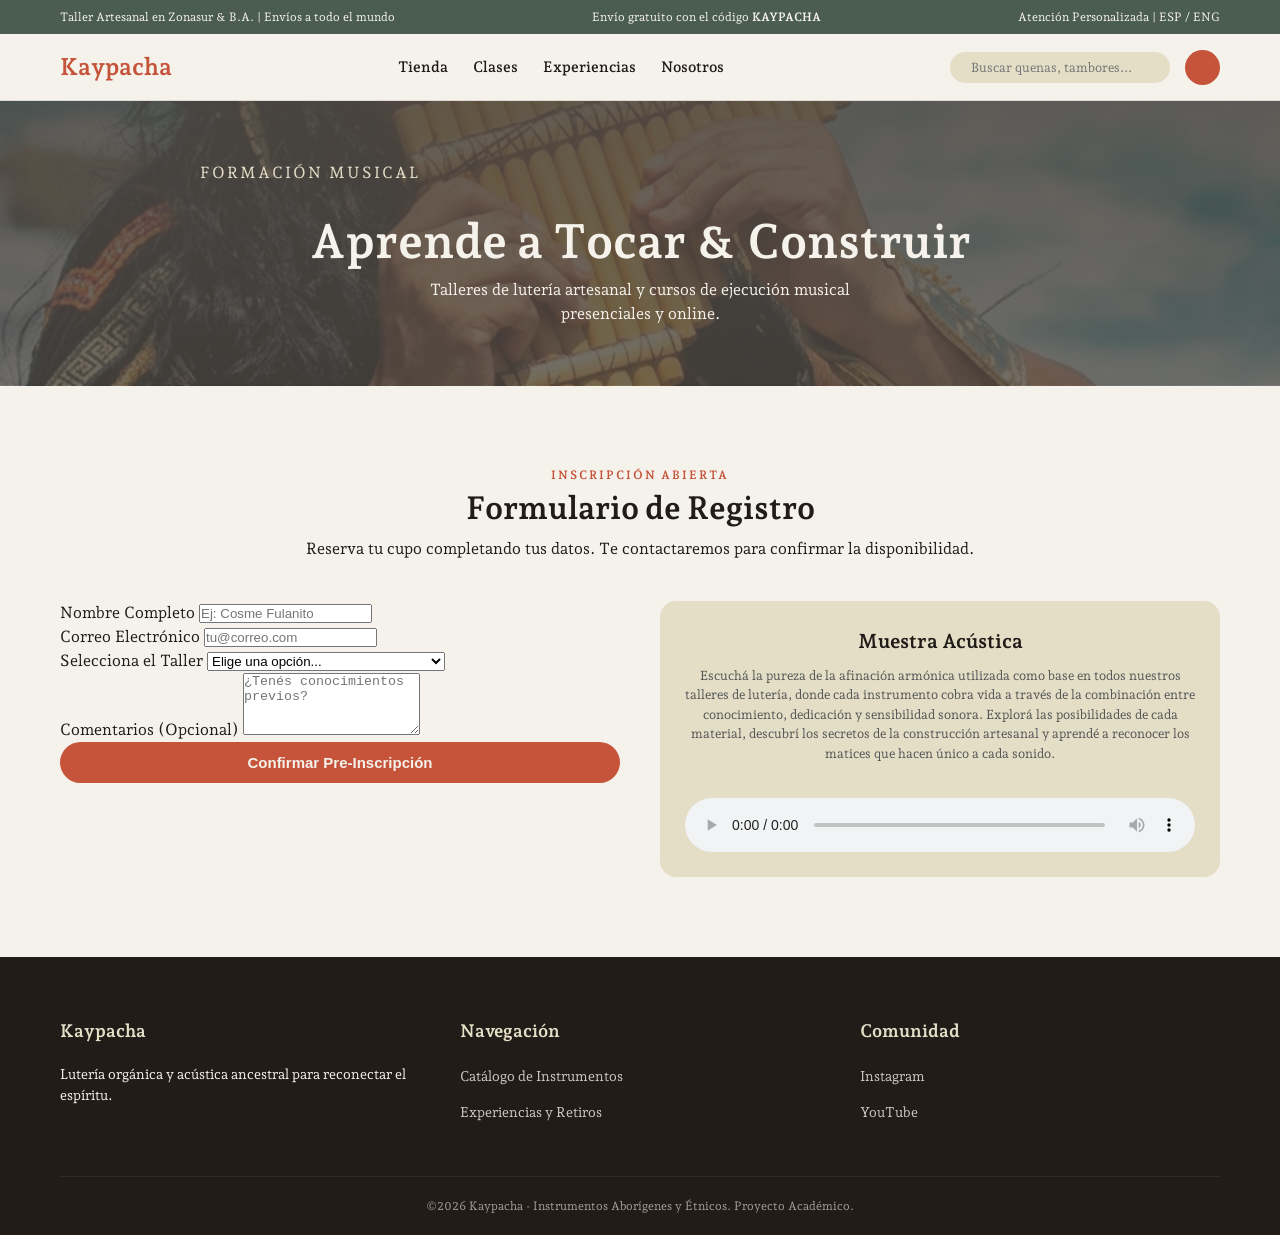
==== clases.html @ ec1be67f "Actualización de Clases" ====
<!DOCTYPE html>
<html lang="es">
<head>
    <meta charset="UTF-8">
    <meta name="viewport" content="width=device-width, initial-scale=1.0">
    <title>Kaypacha | Clases e Inscripción</title>
    <link rel="stylesheet" href="estilos.css">
</head>
<body>

    <div class="top-bar">
        <div class="contenedor">
            <div>Taller Artesanal en Zonasur & B.A. | Envíos a todo el mundo</div>
            <div>Envío gratuito con el código <strong>KAYPACHA</strong></div>
            <div>Atención Personalizada | ESP / ENG</div>
        </div>
    </div>
    
    <header>
        <div class="contenedor">
            <a href="index.html" class="logo">Kaypacha</a>
            <nav>
                <a href="index.html">Tienda</a>
                <a href="clases.html" class="activo">Clases</a>
                <a href="experiencias.html">Experiencias</a>
                <a href="nosotros.html">Nosotros</a>
            </nav>
            <div class="header-acciones">
                <input type="text" class="buscador" placeholder="  Buscar quenas, tambores...">
                <a href="#" class="icono-carrito"></a>
            </div>
        </div>
    </header>

    <main>
        <section class="hero" style="background-image: linear-gradient(rgba(80, 75, 70, 0.9), rgba(80, 75, 70, 0.8)), url('img/id.jpg'); padding: 60px 0;">
            <div class="contenedor" style="justify-content: center; text-align: center;">
                <div class="hero-texto">
                    <p class="etiqueta-hero">Formación Musical</p>
                    <h1 style="margin-bottom: 10px;">Aprende a Tocar & Construir</h1>
                    <p style="margin: 0 auto;">Talleres de lutería artesanal y cursos de ejecución musical presenciales y online.</p>
                </div>
            </div>
        </section>

        <section class="seccion-categorias">
            <div class="contenedor">
                <p style="color: var(--color-terracota); font-size: 12px; font-weight: bold; letter-spacing: 2px;">INSCRIPCIÓN ABIERTA</p>
                <h2 class="titulo-centrado">Formulario de Registro</h2>
                <p class="subtitulo-centrado">Reserva tu cupo completando tus datos. Te contactaremos para confirmar la disponibilidad.</p>

                <div class="grid-4-columnas" style="grid-template-columns: 1fr 1fr; gap: 40px; margin-top: 40px; text-align: left;">
                    
                    <div class="form-contenedor" style="margin: 0; max-width: 100%;">
                        <form action="#" method="POST">
                            <div class="form-grupo">
                                <label for="nombre">Nombre Completo</label>
                                <input type="text" id="nombre" name="nombre" placeholder="Ej: Cosme Fulanito" required>
                            </div>

                            <div class="form-grupo">
                                <label for="email">Correo Electrónico</label>
                                <input type="email" id="email" name="email" placeholder="tu@correo.com" required>
                            </div>

                            <div class="form-grupo">
                                <label for="taller">Selecciona el Taller</label>
                                <select id="taller" name="taller" required>
                                    <option value="" disabled selected>Elige una opción...</option>
                                    <option value="quena">Técnicas de Viento Andino (Quena)</option>
                                    <option value="tambor">Construcción de Tambor Chamánico</option>
                                    <option value="canto">12 horas de Kamelé n'goni</option>
                                </select>
                            </div>

                            <div class="form-grupo">
                                <label for="mensaje">Comentarios (Opcional)</label>
                                <textarea id="mensaje" name="mensaje" rows="4" placeholder="¿Tenés conocimientos previos? "></textarea>
                            </div>

                            <button type="submit" class="btn-primario" style="width: 100%; border: none; font-size: 15px; cursor: pointer;">Confirmar Pre-Inscripción</button>
                        </form>
                    </div>

                    <article class="tarjeta-categoria" style="height: auto; justify-content: center;">
                        <h3 style="text-align: center;">Muestra Acústica</h3>
                        <p style="text-align: center; margin-bottom: 20px;">Escuchá la pureza de la afinación armónica utilizada como base en todos nuestros talleres de lutería, donde cada instrumento cobra vida a través de la combinación entre conocimiento, dedicación y sensibilidad sonora. Explorá las posibilidades de cada material, descubrí los secretos de la construcción artesanal y aprendé a reconocer los matices que hacen único a cada sonido.</p>
                        
                        <audio class="multimedia-reproductor" controls>
                            <source src="----" type="----">
                        </audio>
                    </article>

                </div>
            </div>
        </section>
    </main>

    <footer>
        <div class="contenedor">
            <div class="footer-grid">
                <div class="footer-columna">
                    <h4>Kaypacha</h4>
                    <p style="font-size: 14px;">Lutería orgánica y acústica ancestral para reconectar el espíritu.</p>
                </div>
                <div class="footer-columna">
                    <h4>Navegación</h4>
                    <ul>
                        <li><a href="index.html">Catálogo de Instrumentos</a></li>
                        <li><a href="experiencias.html">Experiencias y Retiros</a></li>
                    </ul>
                </div>
                <div class="footer-columna">
                    <h4>Comunidad</h4>
                    <ul>
                        <li><a href="#">Instagram</a></li>
                        <li><a href="#">YouTube</a></li>
                    </ul>
                </div>
            </div>
            <div class="footer-copy">
                <p>©2026 Kaypacha - Instrumentos Aborígenes y Étnicos. Proyecto Académico.</p>
            </div>
        </div>
    </footer>
    
</body>
</html>
---- estilos.css ----
@charset "UFT -8" ;

@import url('https://fonts.googleapis.com/css2?family=Andada+Pro:wght@400;600;700&display=swap');

:root {
    --color-fondo: #F5F2EC;
    --color-tarjetas: #E4DEC7;
    --color-texto: #221C18;
    --color-terracota: #C6543A;
    --color-verde: #4A5D4E;
    --fuente: 'Andada Pro', serif;
}

* {
    margin: 0;
    padding: 0;
    box-sizing: border-box;
}

body {
    background-color: var(--color-fondo);
    color: var(--color-texto);
    font-family: var(--fuente);
    line-height: 1.5;
}

.contenedor {
    max-width: 1200px;
    margin: 0 auto;
    padding: 0 20px;
}

.top-bar {
    background-color: var(--color-verde);
    color: var(--color-fondo);
    font-size: 12px;
    padding: 8px 0;
}

.top-bar .contenedor {
    display: flex;
    justify-content: space-between;
    align-items: center;
}

header {
    background-color: var(--color-fondo);
    padding: 15px 0;
    border-bottom: 1px solid rgba(34, 28, 24, 0.1);
}

header .contenedor {
    display: flex;
    justify-content: space-between;
    align-items: center;
}

.logo {
    font-size: 24px;
    font-weight: 700;
    color: var(--color-terracota);
    text-decoration: none;
    display: flex;
    align-items: center;
    gap: 8px;
}

nav {
    display: flex;
    gap: 25px;
}

nav a {
    color: var(--color-texto);
    text-decoration: none;
    font-weight: 600;
    font-size: 15px;
}

.header-acciones {
    display: flex;
    align-items: center;
    gap: 15px;
}

.buscador {
    background-color: var(--color-tarjetas);
    border: none;
    padding: 8px 15px;
    border-radius: 20px;
    font-family: inherit;
    font-size: 13px;
    width: 220px;
}

.icono-carrito {
    background-color: var(--color-terracota);
    color: var(--color-fondo);
    width: 35px;
    height: 35px;
    border-radius: 50%;
    display: flex;
    justify-content: center;
    align-items: center;
    text-decoration: none;
    font-weight: bold;
}

.hero {
    background-color: #726c66; 
    background-image: linear-gradient(rgba(80, 75, 70, 0.527), rgba(80, 75, 70, 0.007)), url('img/oca.jpg');
    background-size: cover;
    background-position: center;
    padding: 80px 0; 
    color: var(--color-fondo);
}

.hero .contenedor {
    display: flex;
    justify-content: space-between;
    align-items: center;
    gap: 40px;
}

.hero-texto {
    flex: 1;
}

.etiqueta-hero {
    font-size: 11px;
    text-transform: uppercase;
    letter-spacing: 2px;
    color: var(--color-tarjetas);
    display: block;
    margin-bottom: 15px;
}

.hero h1 {
    font-size: 48px;
    line-height: 1.1;
    margin-bottom: 20px;
}

.hero p {
    font-size: 16px;
    margin-bottom: 30px;
    max-width: 500px;
}

.btn-primario {
    background-color: var(--color-terracota);
    color: var(--color-fondo);
    padding: 12px 25px;
    border-radius: 25px;
    text-decoration: none;
    font-weight: 600;
    font-size: 14px;
}

.seccion-categorias {
    padding: 80px 0;
    background-color: var(--color-fondo);
    text-align: center;
}

.titulo-centrado {
    font-size: 32px;
    margin-bottom: 5px;
}

.grid-4-columnas {
    display: grid;
    grid-template-columns: repeat(auto-fit, minmax(250px, 1fr));
    gap: 20px;
}

.tarjeta-categoria {
    background-color: var(--color-tarjetas);
    border-radius: 16px;
    padding: 25px;
    text-align: left;
    height: 260px;
    display: flex;
    flex-direction: column;
}

.tarjeta-categoria h3 {
    font-size: 20px;
    margin-bottom: 10px;
}

.tarjeta-categoria p {
    font-size: 13px;
    color: #555;
    flex-grow: 1;
}

.multimedia-reproductor {
    width: 100%;
    border-radius: 12px;
    margin-top: 15px;
    outline: none;
}

footer {
    background-color: var(--color-texto);
    color: var(--color-fondo);
    padding: 60px 0 20px 0;
}

.footer-grid {
    display: grid;
    grid-template-columns: repeat(auto-fit, minmax(200px, 1fr));
    gap: 40px;
    margin-bottom: 40px;
}

.footer-columna h4 {
    color: var(--color-tarjetas);
    margin-bottom: 20px;
    font-size: 18px;
}

.footer-columna ul {
    list-style: none;
}

.footer-columna ul li {
    margin-bottom: 12px;
}

.footer-columna a {
    color: var(--color-fondo);
    text-decoration: none;
    font-size: 14px;
    opacity: 0.8;
}

.footer-copy {
    text-align: center;
    border-top: 1px solid rgba(245, 242, 236, 0.1);
    padding-top: 20px;
    font-size: 12px;
    opacity: 0.6;
}
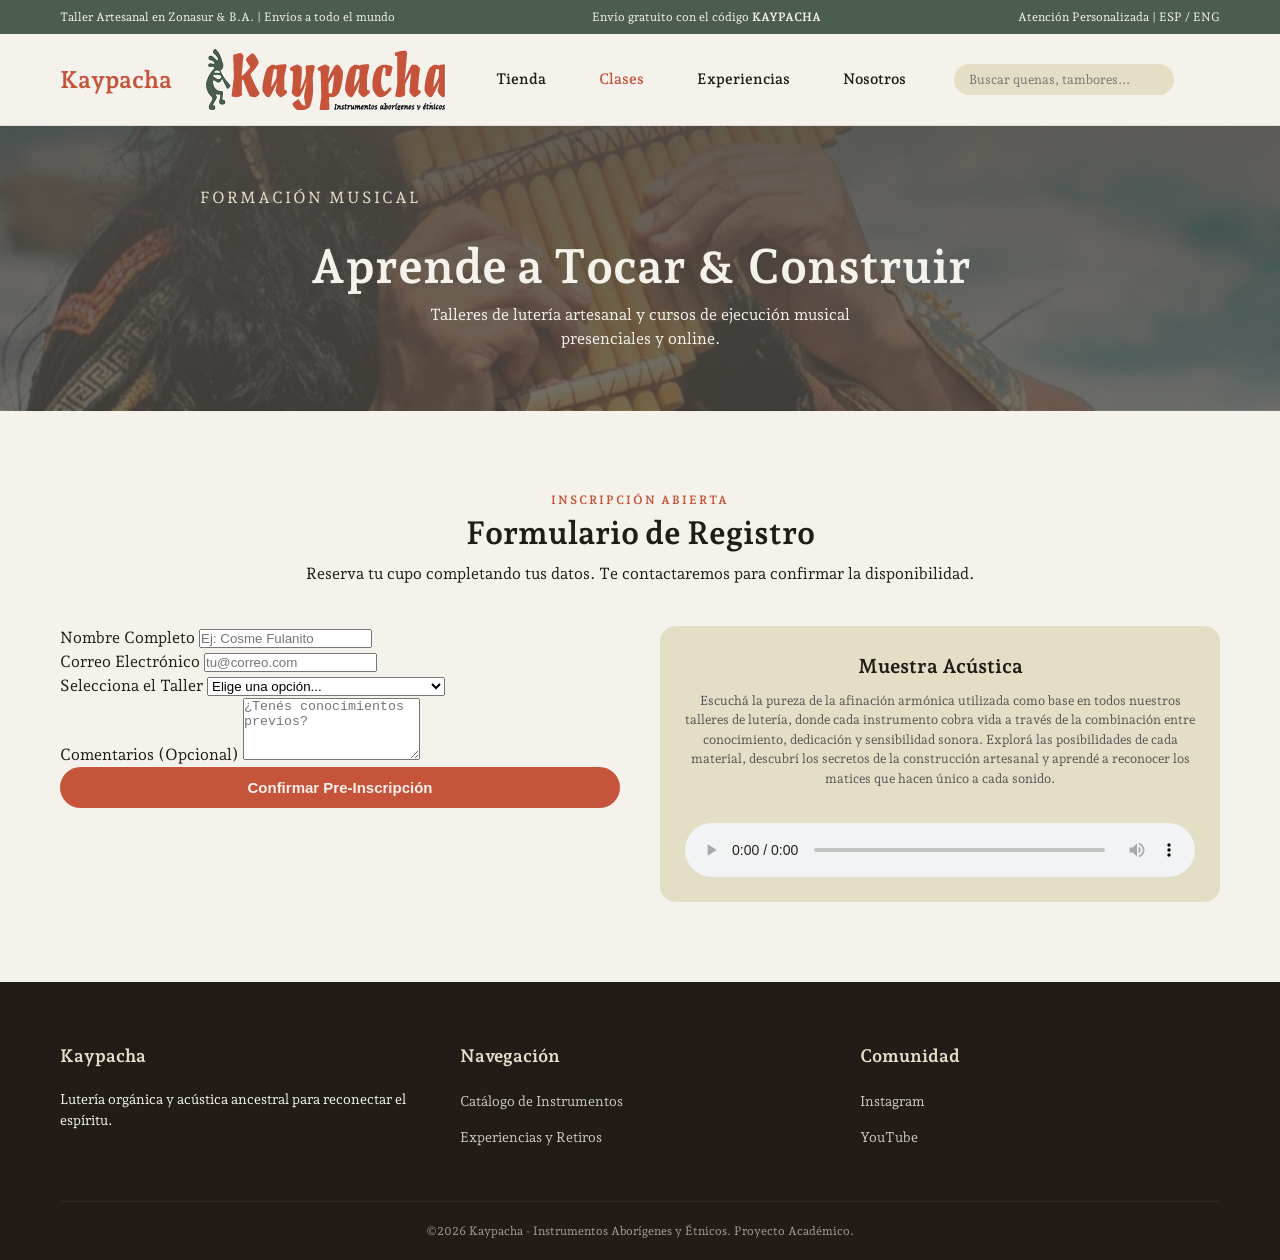
==== commit e4e96aa5: "Actualización gif y se le dió formato al documento" ====
--- a/clases.html
+++ b/clases.html
@@ -1,11 +1,13 @@
 <!DOCTYPE html>
 <html lang="es">
+
 <head>
     <meta charset="UTF-8">
     <meta name="viewport" content="width=device-width, initial-scale=1.0">
     <title>Kaypacha | Clases e Inscripción</title>
     <link rel="stylesheet" href="estilos.css">
 </head>
+
 <body>
 
     <div class="top-bar">
@@ -15,10 +17,11 @@
             <div>Atención Personalizada | ESP / ENG</div>
         </div>
     </div>
-    
+
     <header>
         <div class="contenedor">
             <a href="index.html" class="logo">Kaypacha</a>
+            <img src="img/logo.gif" alt="logo de kaypacha" class="gif-header">
             <nav>
                 <a href="index.html">Tienda</a>
                 <a href="clases.html" class="activo">Clases</a>
@@ -26,31 +29,38 @@
                 <a href="nosotros.html">Nosotros</a>
             </nav>
             <div class="header-acciones">
-                <input type="text" class="buscador" placeholder="  Buscar quenas, tambores...">
-                <a href="#" class="icono-carrito"></a>
+                <input type="text" class="buscador" placeholder="Buscar quenas, tambores...">
+                <a href="#" class="enlace-carrito">
+                    <img src="img/carrito.svg" alt="Carrito de compras" class="img-carrito">
+                </a>
             </div>
         </div>
     </header>
 
     <main>
-        <section class="hero" style="background-image: linear-gradient(rgba(80, 75, 70, 0.9), rgba(80, 75, 70, 0.8)), url('img/id.jpg'); padding: 60px 0;">
+        <section class="hero"
+            style="background-image: linear-gradient(rgba(80, 75, 70, 0.9), rgba(80, 75, 70, 0.8)), url('img/id.jpg'); padding: 60px 0;">
             <div class="contenedor" style="justify-content: center; text-align: center;">
                 <div class="hero-texto">
                     <p class="etiqueta-hero">Formación Musical</p>
                     <h1 style="margin-bottom: 10px;">Aprende a Tocar & Construir</h1>
-                    <p style="margin: 0 auto;">Talleres de lutería artesanal y cursos de ejecución musical presenciales y online.</p>
+                    <p style="margin: 0 auto;">Talleres de lutería artesanal y cursos de ejecución musical presenciales
+                        y online.</p>
                 </div>
             </div>
         </section>
 
         <section class="seccion-categorias">
             <div class="contenedor">
-                <p style="color: var(--color-terracota); font-size: 12px; font-weight: bold; letter-spacing: 2px;">INSCRIPCIÓN ABIERTA</p>
+                <p style="color: var(--color-terracota); font-size: 12px; font-weight: bold; letter-spacing: 2px;">
+                    INSCRIPCIÓN ABIERTA</p>
                 <h2 class="titulo-centrado">Formulario de Registro</h2>
-                <p class="subtitulo-centrado">Reserva tu cupo completando tus datos. Te contactaremos para confirmar la disponibilidad.</p>
+                <p class="subtitulo-centrado">Reserva tu cupo completando tus datos. Te contactaremos para confirmar la
+                    disponibilidad.</p>
 
-                <div class="grid-4-columnas" style="grid-template-columns: 1fr 1fr; gap: 40px; margin-top: 40px; text-align: left;">
-                    
+                <div class="grid-4-columnas"
+                    style="grid-template-columns: 1fr 1fr; gap: 40px; margin-top: 40px; text-align: left;">
+
                     <div class="form-contenedor" style="margin: 0; max-width: 100%;">
                         <form action="#" method="POST">
                             <div class="form-grupo">
@@ -75,17 +85,24 @@
 
                             <div class="form-grupo">
                                 <label for="mensaje">Comentarios (Opcional)</label>
-                                <textarea id="mensaje" name="mensaje" rows="4" placeholder="¿Tenés conocimientos previos? "></textarea>
+                                <textarea id="mensaje" name="mensaje" rows="4"
+                                    placeholder="¿Tenés conocimientos previos? "></textarea>
                             </div>
 
-                            <button type="submit" class="btn-primario" style="width: 100%; border: none; font-size: 15px; cursor: pointer;">Confirmar Pre-Inscripción</button>
+                            <button type="submit" class="btn-primario"
+                                style="width: 100%; border: none; font-size: 15px; cursor: pointer;">Confirmar
+                                Pre-Inscripción</button>
                         </form>
                     </div>
 
                     <article class="tarjeta-categoria" style="height: auto; justify-content: center;">
                         <h3 style="text-align: center;">Muestra Acústica</h3>
-                        <p style="text-align: center; margin-bottom: 20px;">Escuchá la pureza de la afinación armónica utilizada como base en todos nuestros talleres de lutería, donde cada instrumento cobra vida a través de la combinación entre conocimiento, dedicación y sensibilidad sonora. Explorá las posibilidades de cada material, descubrí los secretos de la construcción artesanal y aprendé a reconocer los matices que hacen único a cada sonido.</p>
-                        
+                        <p style="text-align: center; margin-bottom: 20px;">Escuchá la pureza de la afinación armónica
+                            utilizada como base en todos nuestros talleres de lutería, donde cada instrumento cobra vida
+                            a través de la combinación entre conocimiento, dedicación y sensibilidad sonora. Explorá las
+                            posibilidades de cada material, descubrí los secretos de la construcción artesanal y aprendé
+                            a reconocer los matices que hacen único a cada sonido.</p>
+
                         <audio class="multimedia-reproductor" controls>
                             <source src="----" type="----">
                         </audio>
@@ -123,6 +140,7 @@
             </div>
         </div>
     </footer>
-    
+
 </body>
+
 </html>
--- a/estilos.css
+++ b/estilos.css
@@ -1,4 +1,4 @@
-@charset "UFT -8" ;
+@charset "UTF-8";
 
 @import url('https://fonts.googleapis.com/css2?family=Andada+Pro:wght@400;600;700&display=swap');
 
@@ -30,6 +30,11 @@
     padding: 0 20px;
 }
 
+.contenedor-centrado {
+    justify-content: center;
+    text-align: center;
+}
+
 .top-bar {
     background-color: var(--color-verde);
     color: var(--color-fondo);
@@ -75,6 +80,18 @@
     text-decoration: none;
     font-weight: 600;
     font-size: 15px;
+    padding: 6px 14px; 
+    border-radius: 20px; 
+    transition: all 0.3s ease; 
+}
+
+nav a:hover {
+    background-color: var(--color-verde); 
+    color: var(--color-fondo); 
+}
+
+nav a.activo {
+    color: var(--color-terracota);
 }
 
 .header-acciones {
@@ -93,17 +110,36 @@
     width: 220px;
 }
 
+.enlace-carrito {
+    text-decoration: none;
+    display: flex;
+    align-items: center;
+}
+
+.enlace-carrito {
+    text-decoration: none;
+    display: flex;
+    align-items: center;
+}
+
 .icono-carrito {
     background-color: var(--color-terracota);
-    color: var(--color-fondo);
-    width: 35px;
-    height: 35px;
+    width: 56px;  
+    height: 56px;
     border-radius: 50%;
     display: flex;
     justify-content: center;
     align-items: center;
     text-decoration: none;
-    font-weight: bold;
+    flex-shrink: 0;
+    transition: transform 0.2s ease;
+}
+
+.img-carrito {
+    width: 31px;  
+    height: 31px;
+    display: block;
+    object-fit: contain;
 }
 
 .hero {
@@ -115,6 +151,11 @@
     color: var(--color-fondo);
 }
 
+.hero-experiencias {
+    background-image: linear-gradient(rgba(80, 75, 70, 0.9), rgba(80, 75, 70, 0.8)), url('img/xp.jpg');
+    padding: 60px 0;
+}
+
 .hero .contenedor {
     display: flex;
     justify-content: space-between;
@@ -141,12 +182,20 @@
     margin-bottom: 20px;
 }
 
+.hero-titulo {
+    margin-bottom: 10px;
+}
+
 .hero p {
     font-size: 16px;
     margin-bottom: 30px;
     max-width: 500px;
 }
 
+.hero-bajada {
+    margin: 0 auto;
+}
+
 .btn-primario {
     background-color: var(--color-terracota);
     color: var(--color-fondo);
@@ -155,6 +204,12 @@
     text-decoration: none;
     font-weight: 600;
     font-size: 14px;
+}
+
+.btn-centrado {
+    text-align: center;
+    margin-top: 20px;
+    display: inline-block;
 }
 
 .seccion-categorias {
@@ -163,6 +218,14 @@
     text-align: center;
 }
 
+.subtitulo-seccion {
+    color: var(--color-terracota);
+    font-size: 12px;
+    font-weight: bold;
+    letter-spacing: 2px;
+    display: block;
+}
+
 .titulo-centrado {
     font-size: 32px;
     margin-bottom: 5px;
@@ -172,6 +235,11 @@
     display: grid;
     grid-template-columns: repeat(auto-fit, minmax(250px, 1fr));
     gap: 20px;
+}
+
+.grid-2-columnas {
+    grid-template-columns: repeat(2, 1fr);
+    margin-top: 40px;
 }
 
 .tarjeta-categoria {
@@ -184,6 +252,10 @@
     flex-direction: column;
 }
 
+.tarjeta-auto {
+    height: auto;
+}
+
 .tarjeta-categoria h3 {
     font-size: 20px;
     margin-bottom: 10px;
@@ -193,6 +265,43 @@
     font-size: 13px;
     color: #555;
     flex-grow: 1;
+}
+
+.texto-margen-inferior {
+    margin-bottom: 15px;
+}
+
+.texto-evento {
+    margin-top: 10px;
+}
+
+.info-evento-linea {
+    display: flex;
+    gap: 20px;
+    margin-bottom: 8px;
+}
+
+.info-evento-linea p {
+    font-size: 13px;
+    color: #555;
+    flex-grow: 0 !important;
+}
+
+.tarjeta-categoria .texto-evento {
+    font-size: 12.5px;
+    line-height: 1.4;
+}
+
+.etiqueta-evento {
+    background-color: var(--color-terracota);
+    color: var(--color-fondo);
+    padding: 5px 12px;
+    border-radius: 12px;
+    font-size: 11px;
+    font-weight: bold;
+    display: inline-block;
+    width: fit-content;
+    margin-bottom: 15px;
 }
 
 .multimedia-reproductor {
@@ -232,6 +341,11 @@
 .footer-columna a {
     color: var(--color-fondo);
     text-decoration: none;
+    font-size: 14px;
+    opacity: 0.8;
+}
+
+.footer-descripcion {
     font-size: 14px;
     opacity: 0.8;
 }
@@ -242,4 +356,222 @@
     padding-top: 20px;
     font-size: 12px;
     opacity: 0.6;
+}
+
+.tarjeta-evento-compacta {
+    background-color: var(--color-tarjetas);
+    border-radius: 16px;
+    padding: 22px;
+    text-align: left;
+    height: fit-content; 
+    display: flex;
+    flex-direction: column;
+}
+
+.tarjeta-evento-compacta h3 {
+    font-size: 19px;
+    margin-bottom: 8px;
+}
+
+.tarjeta-evento-compacta .info-evento-linea {
+    display: flex;
+    gap: 15px;
+    margin-bottom: 10px;
+}
+
+.tarjeta-evento-compacta .info-evento-linea p {
+    font-size: 12px;
+    color: #555;
+}
+
+.tarjeta-evento-compacta .texto-evento {
+    font-size: 12.5px;
+    line-height: 1.4;
+    color: #555;
+    margin-bottom: 15px;
+}
+
+.tarjeta-evento-compacta .btn-evento {
+    text-align: center;
+    align-self: flex-start;
+    padding: 10px 20px;
+    font-size: 13px;
+    margin-top: 0;
+}
+
+.tarjeta-evento-compacta .btn-evento:hover,
+.btn-primario:hover {
+    background-color: var(--color-verde);
+    transition: background-color 0.3s ease;
+}
+
+
+-- NOSOTROS-- 
+.hero {
+    background-size: cover;
+    background-position: center;
+    padding: 60px 0;
+    color: var(--color-fondo);
+}
+
+.hero-nosotros {
+    background-image: linear-gradient(rgba(80, 75, 70, 0.9), rgba(80, 75, 70, 0.8)), url('img/ky.pjg.jpg');
+}
+
+.hero-texto {
+    flex: 1;
+}
+
+.etiqueta-hero {
+    font-size: 11px;
+    text-transform: uppercase;
+    letter-spacing: 2px;
+    color: var(--color-tarjetas);
+    display: block;
+    margin-bottom: 15px;
+}
+
+.hero-titulo {
+    font-size: 48px;
+    line-height: 1.1;
+    margin-bottom: 10px;
+}
+
+.hero-bajada {
+    font-size: 16px;
+    margin: 0 auto;
+    max-width: 500px;
+}
+
+
+.seccion-categorias {
+    padding: 80px 0;
+    background-color: var(--color-fondo);
+}
+
+.grid-4-columnas {
+    display: grid;
+    gap: 20px;
+}
+
+.grid-nosotros-layout {
+    grid-template-columns: repeat(2, 1fr);
+    gap: 40px;
+    text-align: left;
+}
+
+.subtitulo-seccion {
+    color: var(--color-terracota);
+    font-size: 12px;
+    font-weight: bold;
+    letter-spacing: 2px;
+    margin-bottom: 10px;
+}
+
+.titulo-nosotros {
+    font-size: 32px;
+    margin-bottom: 20px;
+}
+
+.texto-gris {
+    color: #555;
+}
+
+.margen-inferior {
+    margin-bottom: 15px;
+}
+
+.tarjeta-categoria {
+    background-color: var(--color-tarjetas);
+    border-radius: 16px;
+    padding: 25px;
+    text-align: left;
+    display: flex;
+    flex-direction: column;
+}
+
+.tarjeta-auto {
+    height: auto;
+}
+
+.icono-categoria {
+    width: 40px;
+    height: 40px;
+    background-color: var(--color-fondo);
+    border-radius: 8px;
+    margin-bottom: 15px;
+}
+
+.lista-reconocimientos {
+    color: #555;
+    font-size: 14px;
+    line-height: 1.8;
+    margin-top: 15px;
+    padding-left: 15px;
+}
+
+footer {
+    background-color: var(--color-texto);
+    color: var(--color-fondo);
+    padding: 60px 0 20px 0;
+}
+
+.footer-grid {
+    display: grid;
+    grid-template-columns: repeat(auto-fit, minmax(200px, 1fr));
+    gap: 40px;
+    margin-bottom: 40px;
+}
+
+.footer-columna h4 {
+    color: var(--color-tarjetas);
+    margin-bottom: 20px;
+    font-size: 18px;
+}
+
+.footer-columna ul {
+    list-style: none;
+}
+
+.footer-columna ul li {
+    margin-bottom: 12px;
+}
+
+.footer-columna a {
+    color: var(--color-fondo);
+    text-decoration: none;
+    font-size: 14px;
+    opacity: 0.8;
+}
+
+.footer-descripcion {
+    font-size: 14px;
+    opacity: 0.8;
+}
+
+.footer-copy {
+    text-align: center;
+    border-top: 1px solid rgba(245, 242, 236, 0.1);
+    padding-top: 20px;
+    font-size: 12px;
+    opacity: 0.6;
+}
+
+.icono-categoria {
+    width: 40px;
+    height: 40px;
+    background-color: var(--color-fondo);
+    border-radius: 8px;
+    display: flex;
+    align-items: center;
+    justify-content: center;
+    margin-bottom: 15px;
+    overflow: hidden;
+}
+
+.img-copa {
+    width: 24px; 
+    height: 24px;
+    object-fit: contain;
+    display: block;
 }
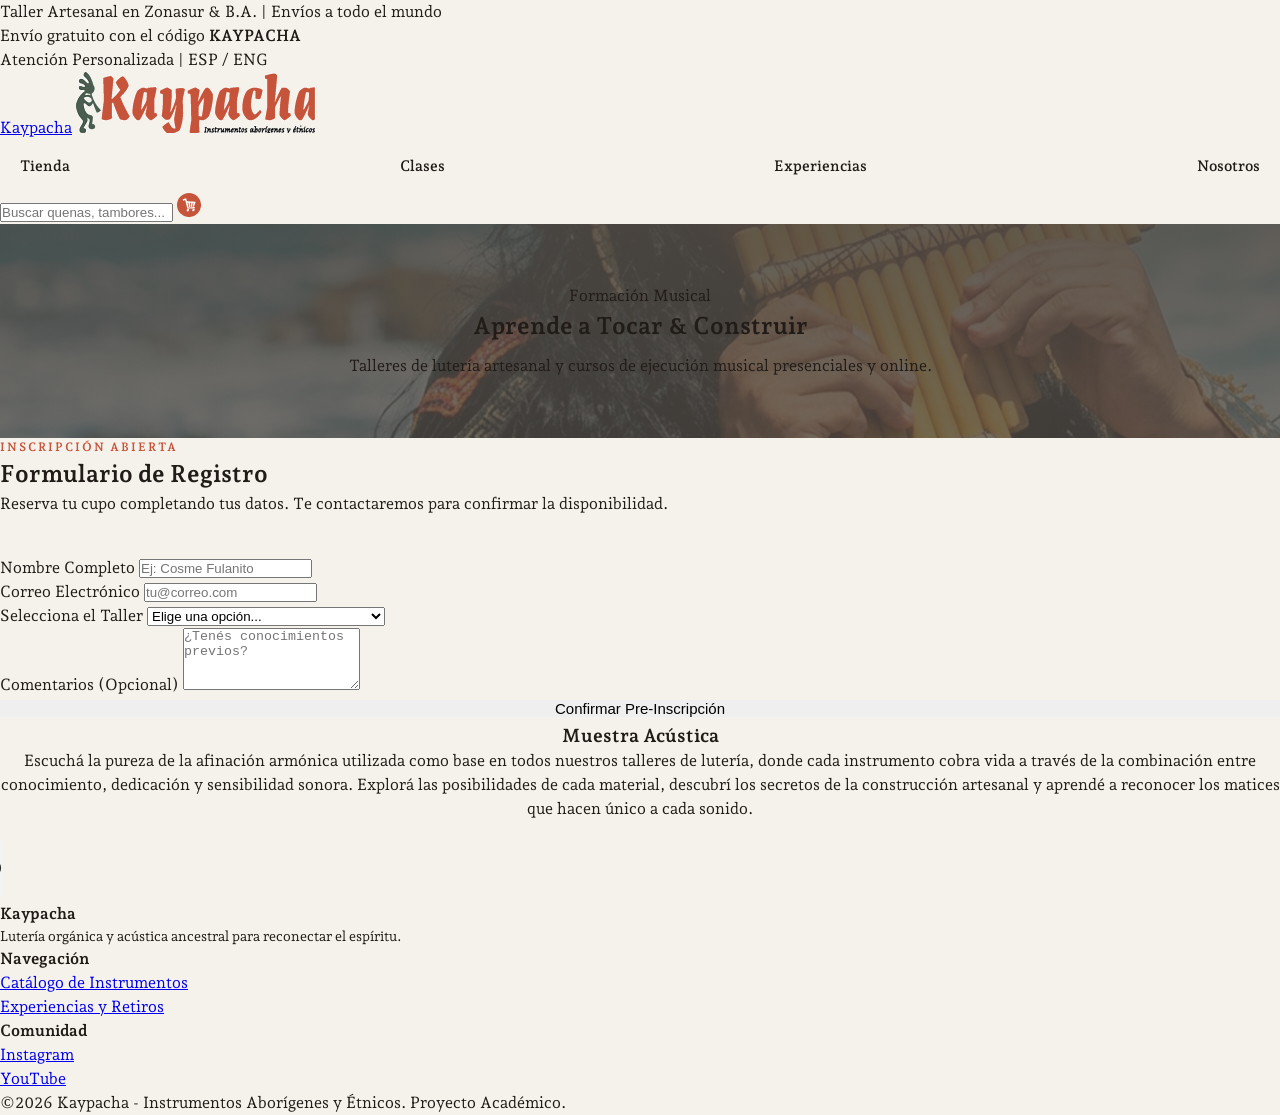
==== commit 8401904c: "video" ====
--- a/clases.html
+++ b/clases.html
@@ -103,8 +103,9 @@
                             posibilidades de cada material, descubrí los secretos de la construcción artesanal y aprendé
                             a reconocer los matices que hacen único a cada sonido.</p>
 
-                        <audio class="multimedia-reproductor" controls>
-                            <source src="----" type="----">
+                        <audio controls>
+                            <source src="img/Quena-SnapYT.App.mp4" type="mp4">
+                            Tu navegador no soporta la reproducción de audio.
                         </audio>
                     </article>
 
--- a/estilos.css
+++ b/estilos.css
@@ -1,7 +1,6 @@
-@charset "UTF-8";
-
+/*general*/
+@charset "UTF-8" ;
 @import url('https://fonts.googleapis.com/css2?family=Andada+Pro:wght@400;600;700&display=swap');
-
 :root {
     --color-fondo: #F5F2EC;
     --color-tarjetas: #E4DEC7;
@@ -10,97 +9,52 @@
     --color-verde: #4A5D4E;
     --fuente: 'Andada Pro', serif;
 }
-
 * {
     margin: 0;
     padding: 0;
     box-sizing: border-box;
 }
-
 body {
     background-color: var(--color-fondo);
     color: var(--color-texto);
     font-family: var(--fuente);
     line-height: 1.5;
 }
-
-.contenedor {
-    max-width: 1200px;
-    margin: 0 auto;
-    padding: 0 20px;
-}
-
-.contenedor-centrado {
-    justify-content: center;
-    text-align: center;
-}
-
-.top-bar {
+/*header*/
+.green_bar{
     background-color: var(--color-verde);
     color: var(--color-fondo);
     font-size: 12px;
-    padding: 8px 0;
-}
-
-.top-bar .contenedor {
-    display: flex;
-    justify-content: space-between;
-    align-items: center;
-}
-
-header {
-    background-color: var(--color-fondo);
-    padding: 15px 0;
-    border-bottom: 1px solid rgba(34, 28, 24, 0.1);
-}
-
-header .contenedor {
-    display: flex;
-    justify-content: space-between;
-    align-items: center;
-}
-
-.logo {
-    font-size: 24px;
-    font-weight: 700;
-    color: var(--color-terracota);
-    text-decoration: none;
-    display: flex;
-    align-items: center;
-    gap: 8px;
-}
-
-nav {
-    display: flex;
-    gap: 25px;
-}
-
+    padding: 8px 20px;
+    display: flex;
+    justify-content: space-between;
+    align-items: center;
+}
+nav{
+    display: flex;
+    justify-content: space-between;
+    padding: 15px 20px;
+    align-items: center;
+}
+nav ul{
+    display: flex;
+    gap: 15px;
+}
+nav li{
+    list-style: none;
+}
 nav a {
     color: var(--color-texto);
     text-decoration: none;
     font-weight: 600;
     font-size: 15px;
-    padding: 6px 14px; 
-    border-radius: 20px; 
-    transition: all 0.3s ease; 
-}
-
-nav a:hover {
-    background-color: var(--color-verde); 
-    color: var(--color-fondo); 
-}
-
-nav a.activo {
-    color: var(--color-terracota);
-}
-
-.header-acciones {
+}
+.search_section {
     display: flex;
     align-items: center;
     gap: 15px;
 }
-
-.buscador {
+.search_bar {
     background-color: var(--color-tarjetas);
     border: none;
     padding: 8px 15px;
@@ -109,94 +63,47 @@
     font-size: 13px;
     width: 220px;
 }
-
-.enlace-carrito {
-    text-decoration: none;
-    display: flex;
-    align-items: center;
-}
-
-.enlace-carrito {
-    text-decoration: none;
-    display: flex;
-    align-items: center;
-}
-
 .icono-carrito {
     background-color: var(--color-terracota);
-    width: 56px;  
-    height: 56px;
+    color: var(--color-fondo);
+    width: 35px;
+    height: 35px;
     border-radius: 50%;
     display: flex;
     justify-content: center;
     align-items: center;
     text-decoration: none;
-    flex-shrink: 0;
-    transition: transform 0.2s ease;
-}
-
-.img-carrito {
-    width: 31px;  
-    height: 31px;
-    display: block;
-    object-fit: contain;
-}
-
-.hero {
-    background-color: #726c66; 
-    background-image: linear-gradient(rgba(80, 75, 70, 0.527), rgba(80, 75, 70, 0.007)), url('img/oca.jpg');
+    font-weight: bold;
+}
+/*section .front*/
+.front{
+    display: flex;
+    background-image: url('img/oca.jpg');
     background-size: cover;
     background-position: center;
-    padding: 80px 0; 
-    color: var(--color-fondo);
-}
-
-.hero-experiencias {
-    background-image: linear-gradient(rgba(80, 75, 70, 0.9), rgba(80, 75, 70, 0.8)), url('img/xp.jpg');
-    padding: 60px 0;
-}
-
-.hero .contenedor {
-    display: flex;
+    padding: 80px 30px; 
+    color: var(--color-fondo);    
     justify-content: space-between;
     align-items: center;
     gap: 40px;
-}
-
-.hero-texto {
-    flex: 1;
-}
-
-.etiqueta-hero {
-    font-size: 11px;
-    text-transform: uppercase;
-    letter-spacing: 2px;
-    color: var(--color-tarjetas);
-    display: block;
-    margin-bottom: 15px;
-}
-
-.hero h1 {
+    flex-wrap: wrap;
+}
+.front_text h1 {
     font-size: 48px;
     line-height: 1.1;
     margin-bottom: 20px;
 }
-
-.hero-titulo {
-    margin-bottom: 10px;
-}
-
-.hero p {
+.front_text p {
     font-size: 16px;
     margin-bottom: 30px;
     max-width: 500px;
 }
-
-.hero-bajada {
-    margin: 0 auto;
-}
-
-.btn-primario {
+.buttons {
+    display: flex;
+    gap: 15px;
+    margin-bottom: 40px;
+}
+.btn-primary{
     background-color: var(--color-terracota);
     color: var(--color-fondo);
     padding: 12px 25px;
@@ -204,45 +111,73 @@
     text-decoration: none;
     font-weight: 600;
     font-size: 14px;
-}
 
-.btn-centrado {
+}
+.btn-secondary{
+    background-color: var(--color-verde);
+    color: var(--color-fondo);
+    padding: 12px 25px;
+    border-radius: 25px;
+    text-decoration: none;
+    font-weight: 600;
+    font-size: 14px;
+}
+.front_card {
+    background-color: var(--color-tarjetas);
+    padding: 15px;
+    border-radius: 16px;
+    width: 400px;
+    color: var(--color-texto);
+    position: relative;
+}
+.front_card img {
+    width: 100%;
+    height: 220px;
+    object-fit: cover;
+    border-radius: 12px;
+    margin-bottom: 15px;
+}
+.front_card_conteiner {
+    display: flex;
+    justify-content: space-between;
+    align-items: center;
+    margin-bottom: 15px;
+}
+.front_card_conteiner h2 {
+    font-size: 18px;
+}
+.front_card h3.price {
+    color: var(--color-terracota);
+    font-weight: bold;
+    font-size: 18px;
+}
+/*collections*/
+.collections {
+    padding: 80px 0;
+    background-color: var(--color-fondo);
     text-align: center;
-    margin-top: 20px;
-    display: inline-block;
-}
-
-.seccion-categorias {
-    padding: 80px 0;
-    background-color: var(--color-fondo);
-    text-align: center;
-}
-
-.subtitulo-seccion {
-    color: var(--color-terracota);
-    font-size: 12px;
-    font-weight: bold;
-    letter-spacing: 2px;
-    display: block;
-}
-
-.titulo-centrado {
+    padding: 40px 30px;
+}
+.collections .tittle{
     font-size: 32px;
     margin-bottom: 5px;
 }
-
-.grid-4-columnas {
+.collections .subtittle{
+    font-size: 15px;
+    margin-bottom: 50px;
+}
+.collections h3 {
+    color: var(--color-terracota);
+    font-size: 12px;
+    font-weight: bold;
+    letter-spacing: 2px;
+}
+.collections_grid {
     display: grid;
     grid-template-columns: repeat(auto-fit, minmax(250px, 1fr));
     gap: 20px;
 }
-
-.grid-2-columnas {
-    grid-template-columns: repeat(2, 1fr);
-    margin-top: 40px;
-}
-
-.tarjeta-categoria {
+.collection_card {
     background-color: var(--color-tarjetas);
     border-radius: 16px;
     padding: 25px;
@@ -251,327 +186,106 @@
     display: flex;
     flex-direction: column;
 }
-
-.tarjeta-auto {
-    height: auto;
-}
-
-.tarjeta-categoria h3 {
+.collection_card h3 {
     font-size: 20px;
     margin-bottom: 10px;
 }
-
-.tarjeta-categoria p {
+.collection_card p {
     font-size: 13px;
     color: #555;
     flex-grow: 1;
 }
-
-.texto-margen-inferior {
+.collection_card a {
+    color: var(--color-terracota);
+    font-weight: 700;
+    font-size: 13px;
+    text-decoration: none;
+}
+/*catalog*/
+.catalog{
+    padding: 60px 30px;
+    background-color: var(--color-fondo);
+}
+.catalog_header {
+    display: flex;
+    justify-content: space-between;
+    align-items: flex-end;
+    margin-bottom: 40px;
+    flex-wrap: wrap;
+}
+.catalog_header div h3 {
+    color: var(--color-terracota);
+    font-size: 12px;
+    font-weight: bold;
+    letter-spacing: 2px;
+}
+.catalog_header div h2{
+    font-size: 32px;
+}
+.filters {
+    background-color: var(--color-tarjetas);
+    padding: 5px;
+    border-radius: 30px;
+    display: flex;
+    gap: 5px;
+}
+.button_filter {
+    list-style: none;
+    padding: 8px 20px;
+    border-radius: 20px;
+    cursor: pointer;
+    transition: all 0.3s ease;
+}
+.button_filter a{
+    text-decoration: none;
+    color: var(--color-texto);
+    font-family: inherit;
+    font-weight: 600;
+    font-size: 13px;
+}
+.product_card {
+    background-color: var(--color-fondo);
+    border: 2px solid var(--color-tarjetas);
+    border-radius: 16px;
+    padding: 15px;
+    position: relative;
+}
+.product_card img {
+    width: 100%;
+    height: 200px;
+    object-fit: cover;
+    border-radius: 12px;
     margin-bottom: 15px;
 }
-
-.texto-evento {
-    margin-top: 10px;
-}
-
-.info-evento-linea {
-    display: flex;
+.product_card h2 {
+    font-size: 18px;
+    margin-bottom: 8px;
+}
+.product_card p {
+    font-size: 13px;
+    color: #666;
+    margin-bottom: 20px;
+    height: 40px; 
+}
+.products_grid {
+    display: grid;
+    grid-template-columns: repeat(auto-fit, minmax(250px, 1fr));
     gap: 20px;
-    margin-bottom: 8px;
-}
-
-.info-evento-linea p {
-    font-size: 13px;
-    color: #555;
-    flex-grow: 0 !important;
-}
-
-.tarjeta-categoria .texto-evento {
-    font-size: 12.5px;
-    line-height: 1.4;
-}
-
-.etiqueta-evento {
+}
+.product_card_footer {
+    display: flex;
+    justify-content: space-between;
+    align-items: center;
+    border-top: 1px solid var(--color-tarjetas);
+    padding-top: 15px;
+}
+.add_button {
     background-color: var(--color-terracota);
     color: var(--color-fondo);
-    padding: 5px 12px;
-    border-radius: 12px;
-    font-size: 11px;
-    font-weight: bold;
-    display: inline-block;
-    width: fit-content;
-    margin-bottom: 15px;
-}
-
-.multimedia-reproductor {
-    width: 100%;
-    border-radius: 12px;
-    margin-top: 15px;
-    outline: none;
-}
-
-footer {
-    background-color: var(--color-texto);
-    color: var(--color-fondo);
-    padding: 60px 0 20px 0;
-}
-
-.footer-grid {
-    display: grid;
-    grid-template-columns: repeat(auto-fit, minmax(200px, 1fr));
-    gap: 40px;
-    margin-bottom: 40px;
-}
-
-.footer-columna h4 {
-    color: var(--color-tarjetas);
-    margin-bottom: 20px;
-    font-size: 18px;
-}
-
-.footer-columna ul {
-    list-style: none;
-}
-
-.footer-columna ul li {
-    margin-bottom: 12px;
-}
-
-.footer-columna a {
-    color: var(--color-fondo);
-    text-decoration: none;
-    font-size: 14px;
-    opacity: 0.8;
-}
-
-.footer-descripcion {
-    font-size: 14px;
-    opacity: 0.8;
-}
-
-.footer-copy {
-    text-align: center;
-    border-top: 1px solid rgba(245, 242, 236, 0.1);
-    padding-top: 20px;
-    font-size: 12px;
-    opacity: 0.6;
-}
-
-.tarjeta-evento-compacta {
-    background-color: var(--color-tarjetas);
-    border-radius: 16px;
-    padding: 22px;
-    text-align: left;
-    height: fit-content; 
-    display: flex;
-    flex-direction: column;
-}
-
-.tarjeta-evento-compacta h3 {
-    font-size: 19px;
-    margin-bottom: 8px;
-}
-
-.tarjeta-evento-compacta .info-evento-linea {
-    display: flex;
-    gap: 15px;
-    margin-bottom: 10px;
-}
-
-.tarjeta-evento-compacta .info-evento-linea p {
-    font-size: 12px;
-    color: #555;
-}
-
-.tarjeta-evento-compacta .texto-evento {
-    font-size: 12.5px;
-    line-height: 1.4;
-    color: #555;
-    margin-bottom: 15px;
-}
-
-.tarjeta-evento-compacta .btn-evento {
-    text-align: center;
-    align-self: flex-start;
-    padding: 10px 20px;
-    font-size: 13px;
-    margin-top: 0;
-}
-
-.tarjeta-evento-compacta .btn-evento:hover,
-.btn-primario:hover {
-    background-color: var(--color-verde);
-    transition: background-color 0.3s ease;
-}
-
-
--- NOSOTROS-- 
-.hero {
-    background-size: cover;
-    background-position: center;
-    padding: 60px 0;
-    color: var(--color-fondo);
-}
-
-.hero-nosotros {
-    background-image: linear-gradient(rgba(80, 75, 70, 0.9), rgba(80, 75, 70, 0.8)), url('img/ky.pjg.jpg');
-}
-
-.hero-texto {
-    flex: 1;
-}
-
-.etiqueta-hero {
-    font-size: 11px;
-    text-transform: uppercase;
-    letter-spacing: 2px;
-    color: var(--color-tarjetas);
-    display: block;
-    margin-bottom: 15px;
-}
-
-.hero-titulo {
-    font-size: 48px;
-    line-height: 1.1;
-    margin-bottom: 10px;
-}
-
-.hero-bajada {
-    font-size: 16px;
-    margin: 0 auto;
-    max-width: 500px;
-}
-
-
-.seccion-categorias {
-    padding: 80px 0;
-    background-color: var(--color-fondo);
-}
-
-.grid-4-columnas {
-    display: grid;
-    gap: 20px;
-}
-
-.grid-nosotros-layout {
-    grid-template-columns: repeat(2, 1fr);
-    gap: 40px;
-    text-align: left;
-}
-
-.subtitulo-seccion {
-    color: var(--color-terracota);
-    font-size: 12px;
-    font-weight: bold;
-    letter-spacing: 2px;
-    margin-bottom: 10px;
-}
-
-.titulo-nosotros {
-    font-size: 32px;
-    margin-bottom: 20px;
-}
-
-.texto-gris {
-    color: #555;
-}
-
-.margen-inferior {
-    margin-bottom: 15px;
-}
-
-.tarjeta-categoria {
-    background-color: var(--color-tarjetas);
-    border-radius: 16px;
-    padding: 25px;
-    text-align: left;
-    display: flex;
-    flex-direction: column;
-}
-
-.tarjeta-auto {
-    height: auto;
-}
-
-.icono-categoria {
-    width: 40px;
-    height: 40px;
-    background-color: var(--color-fondo);
+    border: none;
+    padding: 8px 15px;
     border-radius: 8px;
-    margin-bottom: 15px;
-}
-
-.lista-reconocimientos {
-    color: #555;
-    font-size: 14px;
-    line-height: 1.8;
-    margin-top: 15px;
-    padding-left: 15px;
-}
-
-footer {
-    background-color: var(--color-texto);
-    color: var(--color-fondo);
-    padding: 60px 0 20px 0;
-}
-
-.footer-grid {
-    display: grid;
-    grid-template-columns: repeat(auto-fit, minmax(200px, 1fr));
-    gap: 40px;
-    margin-bottom: 40px;
-}
-
-.footer-columna h4 {
-    color: var(--color-tarjetas);
-    margin-bottom: 20px;
-    font-size: 18px;
-}
-
-.footer-columna ul {
-    list-style: none;
-}
-
-.footer-columna ul li {
-    margin-bottom: 12px;
-}
-
-.footer-columna a {
-    color: var(--color-fondo);
-    text-decoration: none;
-    font-size: 14px;
-    opacity: 0.8;
-}
-
-.footer-descripcion {
-    font-size: 14px;
-    opacity: 0.8;
-}
-
-.footer-copy {
-    text-align: center;
-    border-top: 1px solid rgba(245, 242, 236, 0.1);
-    padding-top: 20px;
-    font-size: 12px;
-    opacity: 0.6;
-}
-
-.icono-categoria {
-    width: 40px;
-    height: 40px;
-    background-color: var(--color-fondo);
-    border-radius: 8px;
-    display: flex;
-    align-items: center;
-    justify-content: center;
-    margin-bottom: 15px;
-    overflow: hidden;
-}
-
-.img-copa {
-    width: 24px; 
-    height: 24px;
-    object-fit: contain;
-    display: block;
+    font-weight: bold;
+    font-family: inherit;
+    cursor: pointer;
 }
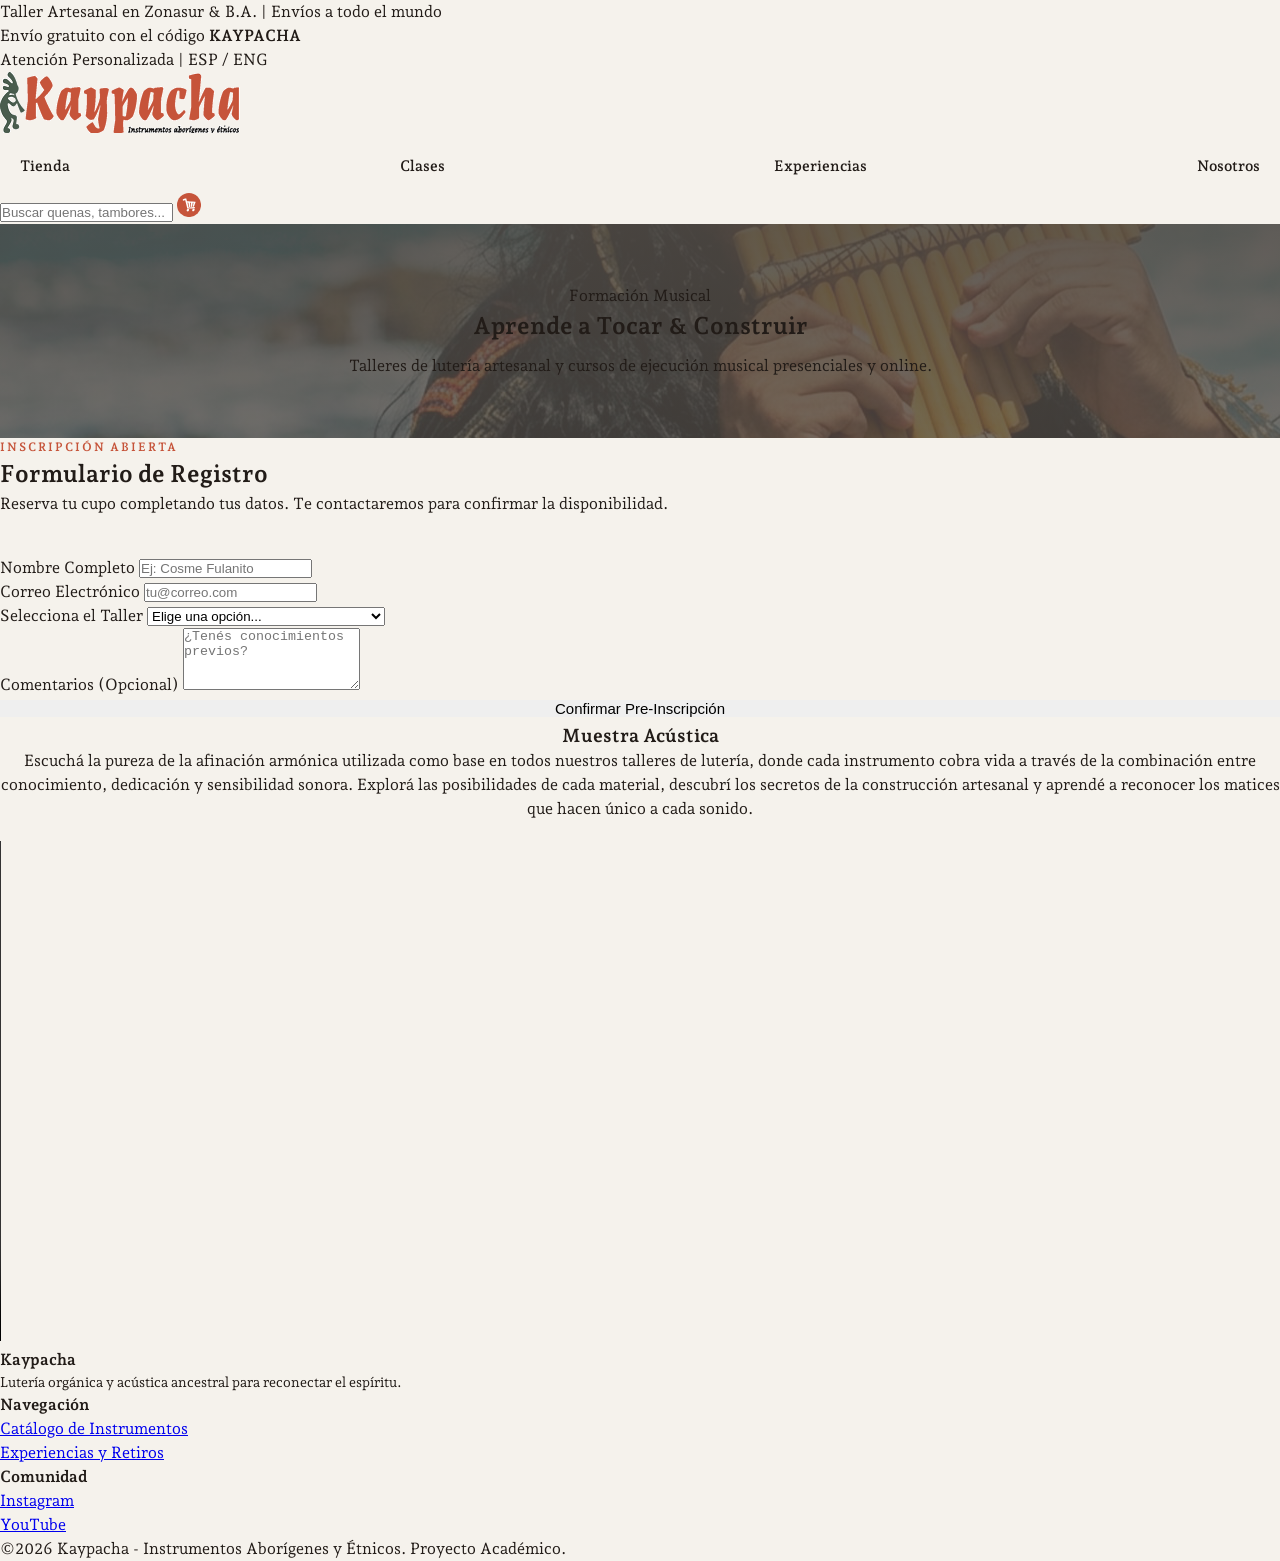
==== commit 3788fc1a: "actualizacion clases" ====
--- a/clases.html
+++ b/clases.html
@@ -4,7 +4,7 @@
 <head>
     <meta charset="UTF-8">
     <meta name="viewport" content="width=device-width, initial-scale=1.0">
-    <title>Kaypacha | Clases e Inscripción</title>
+    <title>Clases e Inscripción</title>
     <link rel="stylesheet" href="estilos.css">
 </head>
 
@@ -20,7 +20,7 @@
 
     <header>
         <div class="contenedor">
-            <a href="index.html" class="logo">Kaypacha</a>
+            
             <img src="img/logo.gif" alt="logo de kaypacha" class="gif-header">
             <nav>
                 <a href="index.html">Tienda</a>
@@ -103,10 +103,9 @@
                             posibilidades de cada material, descubrí los secretos de la construcción artesanal y aprendé
                             a reconocer los matices que hacen único a cada sonido.</p>
 
-                        <audio controls>
-                            <source src="img/Quena-SnapYT.App.mp4" type="mp4">
-                            Tu navegador no soporta la reproducción de audio.
-                        </audio>
+                        <video controls width="500x" height="500px">
+                            <source src="img/Quena-SnapYT.App.mp4" type="video/mp4">
+                        </video>
                     </article>
 
                 </div>
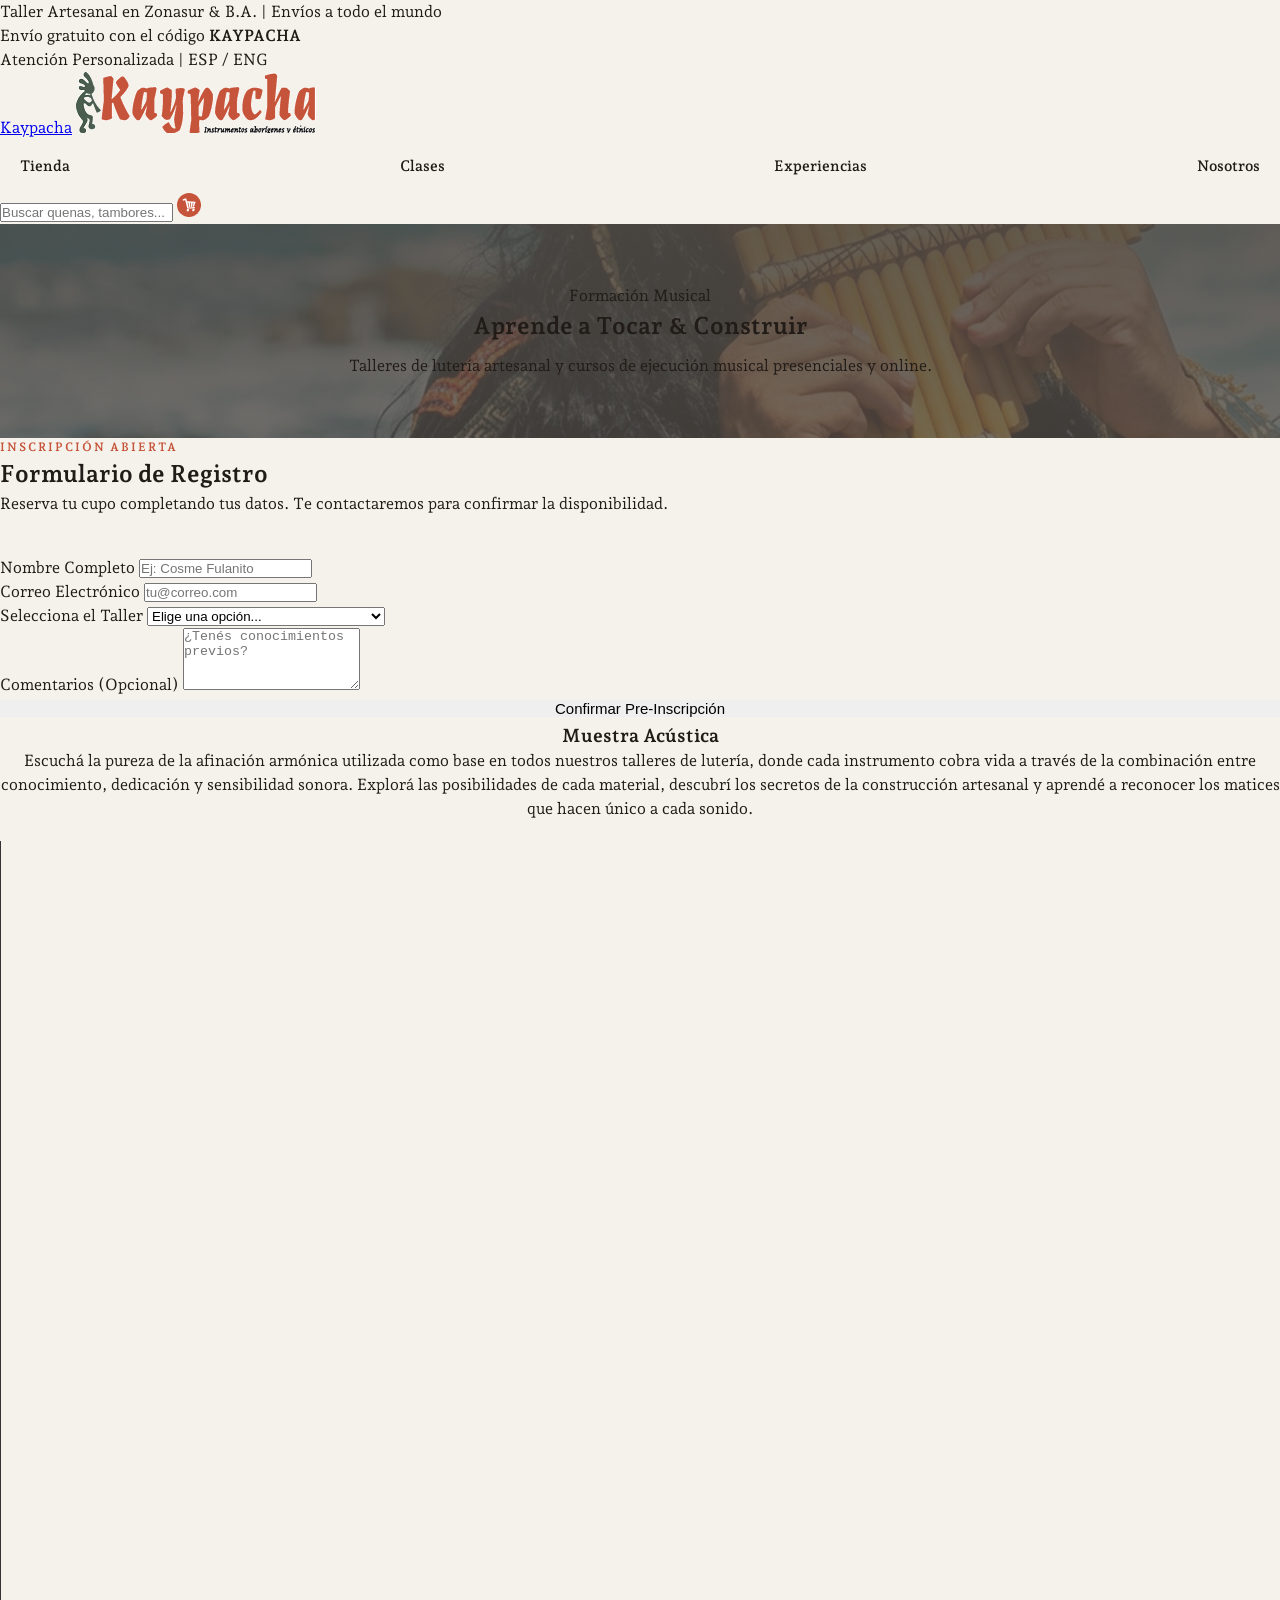
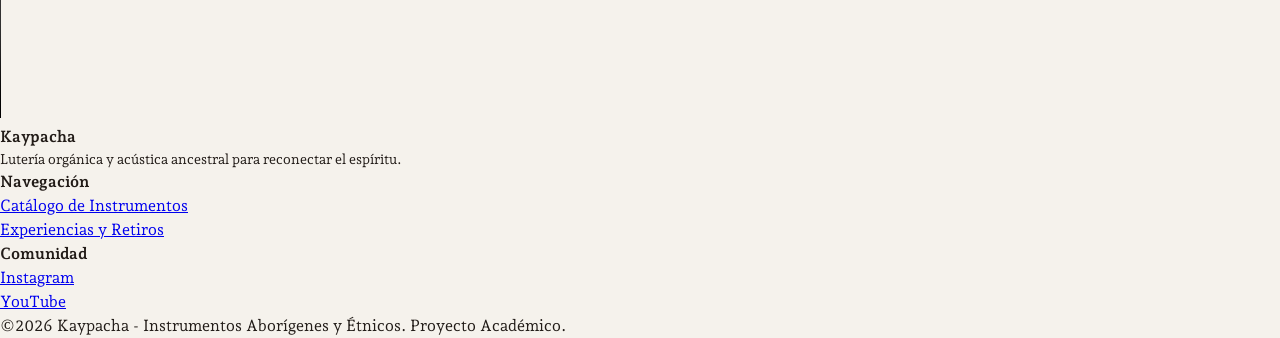
==== commit d70dfdef: "Resueltos conflictos de merge" ====
--- a/clases.html
+++ b/clases.html
@@ -4,7 +4,7 @@
 <head>
     <meta charset="UTF-8">
     <meta name="viewport" content="width=device-width, initial-scale=1.0">
-    <title>Clases e Inscripción</title>
+    <title>Kaypacha | Clases e Inscripción</title>
     <link rel="stylesheet" href="estilos.css">
 </head>
 
@@ -20,7 +20,7 @@
 
     <header>
         <div class="contenedor">
-            
+            <a href="index.html" class="logo">Kaypacha</a>
             <img src="img/logo.gif" alt="logo de kaypacha" class="gif-header">
             <nav>
                 <a href="index.html">Tienda</a>
@@ -103,9 +103,9 @@
                             posibilidades de cada material, descubrí los secretos de la construcción artesanal y aprendé
                             a reconocer los matices que hacen único a cada sonido.</p>
 
-                        <video controls width="500x" height="500px">
-                            <source src="img/Quena-SnapYT.App.mp4" type="video/mp4">
-                        </video>
+                     <video controls width="1096px" height="877px">
+                    <source src="img/Quena-SnapYT.App.mp4" type="video/mp4">
+                </video>
                     </article>
 
                 </div>
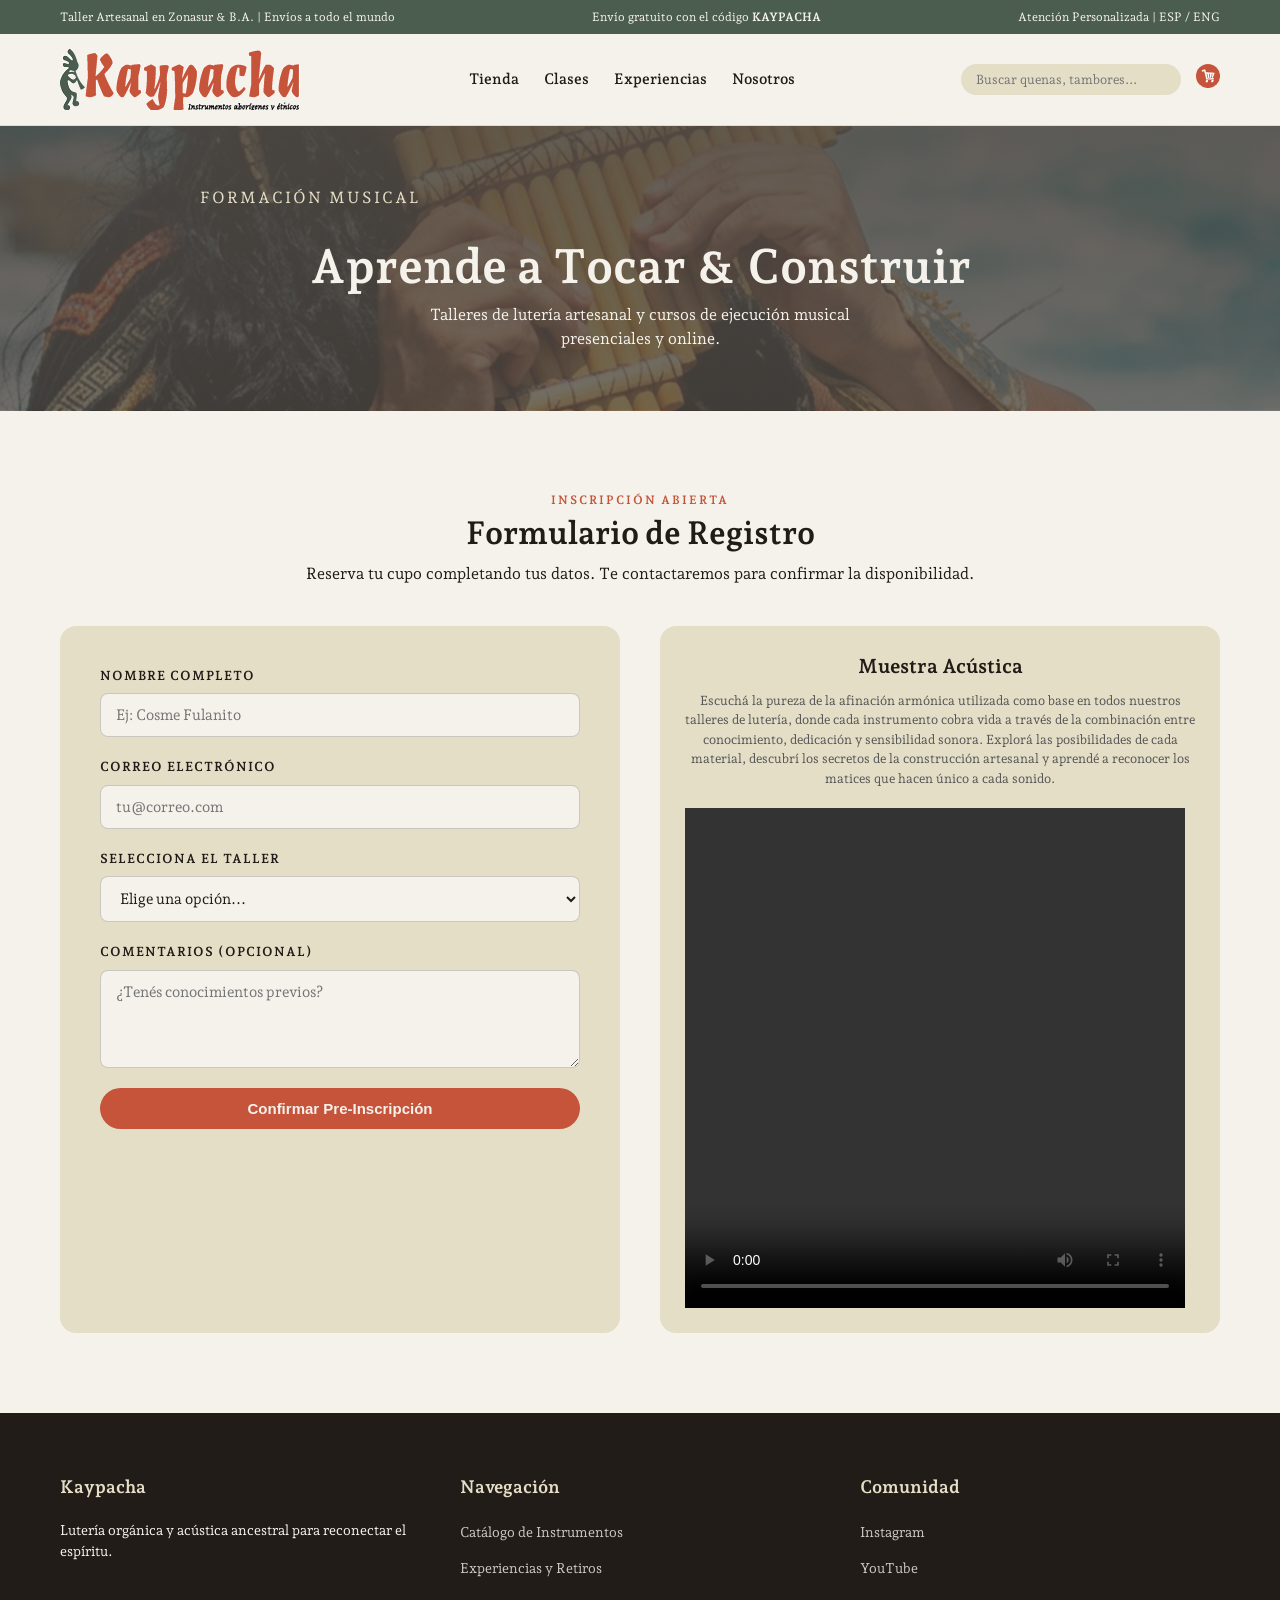
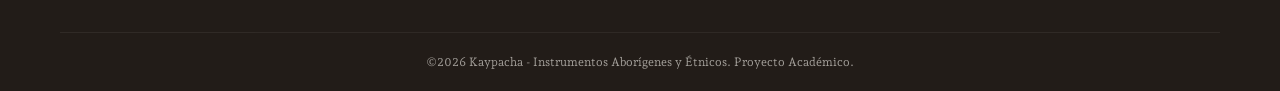
==== commit 8eccd4bc: "actualizacion" ====
--- a/clases.html
+++ b/clases.html
@@ -4,7 +4,7 @@
 <head>
     <meta charset="UTF-8">
     <meta name="viewport" content="width=device-width, initial-scale=1.0">
-    <title>Kaypacha | Clases e Inscripción</title>
+    <title>Clases e Inscripción</title>
     <link rel="stylesheet" href="estilos.css">
 </head>
 
@@ -20,7 +20,7 @@
 
     <header>
         <div class="contenedor">
-            <a href="index.html" class="logo">Kaypacha</a>
+
             <img src="img/logo.gif" alt="logo de kaypacha" class="gif-header">
             <nav>
                 <a href="index.html">Tienda</a>
@@ -103,9 +103,9 @@
                             posibilidades de cada material, descubrí los secretos de la construcción artesanal y aprendé
                             a reconocer los matices que hacen único a cada sonido.</p>
 
-                     <video controls width="1096px" height="877px">
-                    <source src="img/Quena-SnapYT.App.mp4" type="video/mp4">
-                </video>
+                        <video controls width="500x" height="500px">
+                            <source src="img/Quena-SnapYT.App.mp4" type="video/mp4">
+                        </video>
                     </article>
 
                 </div>
--- a/estilos.css
+++ b/estilos.css
@@ -1,6 +1,7 @@
-/*general*/
-@charset "UTF-8" ;
+@charset "UFT -8";
+
 @import url('https://fonts.googleapis.com/css2?family=Andada+Pro:wght@400;600;700&display=swap');
+
 :root {
     --color-fondo: #F5F2EC;
     --color-tarjetas: #E4DEC7;
@@ -9,52 +10,80 @@
     --color-verde: #4A5D4E;
     --fuente: 'Andada Pro', serif;
 }
+
 * {
     margin: 0;
     padding: 0;
     box-sizing: border-box;
 }
+
 body {
     background-color: var(--color-fondo);
     color: var(--color-texto);
     font-family: var(--fuente);
     line-height: 1.5;
 }
-/*header*/
-.green_bar{
+
+.contenedor {
+    max-width: 1200px;
+    margin: 0 auto;
+    padding: 0 20px;
+}
+
+.top-bar {
     background-color: var(--color-verde);
     color: var(--color-fondo);
     font-size: 12px;
-    padding: 8px 20px;
+    padding: 8px 0;
+}
+
+.top-bar .contenedor {
     display: flex;
     justify-content: space-between;
     align-items: center;
 }
-nav{
+
+header {
+    background-color: var(--color-fondo);
+    padding: 15px 0;
+    border-bottom: 1px solid rgba(34, 28, 24, 0.1);
+}
+
+header .contenedor {
     display: flex;
     justify-content: space-between;
-    padding: 15px 20px;
-    align-items: center;
-}
-nav ul{
-    display: flex;
-    gap: 15px;
-}
-nav li{
-    list-style: none;
-}
+    align-items: center;
+}
+
+.logo {
+    font-size: 24px;
+    font-weight: 700;
+    color: var(--color-terracota);
+    text-decoration: none;
+    display: flex;
+    align-items: center;
+    gap: 8px;
+}
+
+nav {
+    display: flex;
+    gap: 25px;
+}
+
 nav a {
     color: var(--color-texto);
     text-decoration: none;
     font-weight: 600;
     font-size: 15px;
 }
-.search_section {
+
+.header-acciones {
     display: flex;
     align-items: center;
     gap: 15px;
 }
-.search_bar {
+
+.buscador {
     background-color: var(--color-tarjetas);
     border: none;
     padding: 8px 15px;
@@ -63,6 +92,7 @@
     font-size: 13px;
     width: 220px;
 }
+
 .icono-carrito {
     background-color: var(--color-terracota);
     color: var(--color-fondo);
@@ -75,35 +105,49 @@
     text-decoration: none;
     font-weight: bold;
 }
-/*section .front*/
-.front{
-    display: flex;
-    background-image: url('img/oca.jpg');
+
+.hero {
+    background-color: #726c66;
+    background-image: linear-gradient(rgba(80, 75, 70, 0.527), rgba(80, 75, 70, 0.007)), url('img/oca.jpg');
     background-size: cover;
     background-position: center;
-    padding: 80px 30px; 
-    color: var(--color-fondo);    
+    padding: 80px 0;
+    color: var(--color-fondo);
+}
+
+.hero .contenedor {
+    display: flex;
     justify-content: space-between;
     align-items: center;
     gap: 40px;
-    flex-wrap: wrap;
-}
-.front_text h1 {
+}
+
+.hero-texto {
+    flex: 1;
+}
+
+.etiqueta-hero {
+    font-size: 11px;
+    text-transform: uppercase;
+    letter-spacing: 2px;
+    color: var(--color-tarjetas);
+    display: block;
+    margin-bottom: 15px;
+}
+
+.hero h1 {
     font-size: 48px;
     line-height: 1.1;
     margin-bottom: 20px;
 }
-.front_text p {
+
+.hero p {
     font-size: 16px;
     margin-bottom: 30px;
     max-width: 500px;
 }
-.buttons {
-    display: flex;
-    gap: 15px;
-    margin-bottom: 40px;
-}
-.btn-primary{
+
+.btn-primario {
     background-color: var(--color-terracota);
     color: var(--color-fondo);
     padding: 12px 25px;
@@ -111,73 +155,26 @@
     text-decoration: none;
     font-weight: 600;
     font-size: 14px;
-
-}
-.btn-secondary{
-    background-color: var(--color-verde);
-    color: var(--color-fondo);
-    padding: 12px 25px;
-    border-radius: 25px;
-    text-decoration: none;
-    font-weight: 600;
-    font-size: 14px;
-}
-.front_card {
-    background-color: var(--color-tarjetas);
-    padding: 15px;
-    border-radius: 16px;
-    width: 400px;
-    color: var(--color-texto);
-    position: relative;
-}
-.front_card img {
-    width: 100%;
-    height: 220px;
-    object-fit: cover;
-    border-radius: 12px;
-    margin-bottom: 15px;
-}
-.front_card_conteiner {
-    display: flex;
-    justify-content: space-between;
-    align-items: center;
-    margin-bottom: 15px;
-}
-.front_card_conteiner h2 {
-    font-size: 18px;
-}
-.front_card h3.price {
-    color: var(--color-terracota);
-    font-weight: bold;
-    font-size: 18px;
-}
-/*collections*/
-.collections {
+}
+
+.seccion-categorias {
     padding: 80px 0;
     background-color: var(--color-fondo);
     text-align: center;
-    padding: 40px 30px;
-}
-.collections .tittle{
+}
+
+.titulo-centrado {
     font-size: 32px;
     margin-bottom: 5px;
 }
-.collections .subtittle{
-    font-size: 15px;
-    margin-bottom: 50px;
-}
-.collections h3 {
-    color: var(--color-terracota);
-    font-size: 12px;
-    font-weight: bold;
-    letter-spacing: 2px;
-}
-.collections_grid {
+
+.grid-4-columnas {
     display: grid;
     grid-template-columns: repeat(auto-fit, minmax(250px, 1fr));
     gap: 20px;
 }
-.collection_card {
+
+.tarjeta-categoria {
     background-color: var(--color-tarjetas);
     border-radius: 16px;
     padding: 25px;
@@ -186,106 +183,106 @@
     display: flex;
     flex-direction: column;
 }
-.collection_card h3 {
+
+.tarjeta-categoria h3 {
     font-size: 20px;
     margin-bottom: 10px;
 }
-.collection_card p {
+
+.tarjeta-categoria p {
     font-size: 13px;
     color: #555;
     flex-grow: 1;
 }
-.collection_card a {
-    color: var(--color-terracota);
+
+.multimedia-reproductor {
+    width: 100%;
+    border-radius: 12px;
+    margin-top: 15px;
+    outline: none;
+}
+
+footer {
+    background-color: var(--color-texto);
+    color: var(--color-fondo);
+    padding: 60px 0 20px 0;
+}
+
+.footer-grid {
+    display: grid;
+    grid-template-columns: repeat(auto-fit, minmax(200px, 1fr));
+    gap: 40px;
+    margin-bottom: 40px;
+}
+
+.footer-columna h4 {
+    color: var(--color-tarjetas);
+    margin-bottom: 20px;
+    font-size: 18px;
+}
+
+.footer-columna ul {
+    list-style: none;
+}
+
+.footer-columna ul li {
+    margin-bottom: 12px;
+}
+
+.footer-columna a {
+    color: var(--color-fondo);
+    text-decoration: none;
+    font-size: 14px;
+    opacity: 0.8;
+}
+
+.footer-copy {
+    text-align: center;
+    border-top: 1px solid rgba(245, 242, 236, 0.1);
+    padding-top: 20px;
+    font-size: 12px;
+    opacity: 0.6;
+}
+
+.form-contenedor {
+    background-color: var(--color-tarjetas);
+    padding: 40px;
+    border-radius: 16px;
+    max-width: 700px;
+    margin: 0 auto;
+}
+
+
+
+.form-grupo {
+    display: flex;
+    flex-direction: column;
+    margin-bottom: 20px;
+}
+
+.form-grupo label {
+    font-size: 13px;
     font-weight: 700;
-    font-size: 13px;
-    text-decoration: none;
-}
-/*catalog*/
-.catalog{
-    padding: 60px 30px;
-    background-color: var(--color-fondo);
-}
-.catalog_header {
-    display: flex;
-    justify-content: space-between;
-    align-items: flex-end;
-    margin-bottom: 40px;
-    flex-wrap: wrap;
-}
-.catalog_header div h3 {
-    color: var(--color-terracota);
-    font-size: 12px;
-    font-weight: bold;
-    letter-spacing: 2px;
-}
-.catalog_header div h2{
-    font-size: 32px;
-}
-.filters {
-    background-color: var(--color-tarjetas);
-    padding: 5px;
-    border-radius: 30px;
-    display: flex;
-    gap: 5px;
-}
-.button_filter {
-    list-style: none;
-    padding: 8px 20px;
-    border-radius: 20px;
-    cursor: pointer;
-    transition: all 0.3s ease;
-}
-.button_filter a{
-    text-decoration: none;
-    color: var(--color-texto);
+    margin-bottom: 8px;
+    color: var(--color-texto);
+    text-transform: uppercase;
+    letter-spacing: 1px;
+}
+
+.form-grupo input,
+.form-grupo select,
+.form-grupo textarea {
+    padding: 12px 15px;
+    border: 1px solid rgba(34, 28, 24, 0.2);
+    border-radius: 8px;
+    background-color: var(--color-fondo);
     font-family: inherit;
-    font-weight: 600;
-    font-size: 13px;
-}
-.product_card {
-    background-color: var(--color-fondo);
-    border: 2px solid var(--color-tarjetas);
-    border-radius: 16px;
-    padding: 15px;
-    position: relative;
-}
-.product_card img {
+    font-size: 15px;
+    color: var(--color-texto);
+}
+
+.multimedia-reproductor {
     width: 100%;
-    height: 200px;
-    object-fit: cover;
     border-radius: 12px;
-    margin-bottom: 15px;
-}
-.product_card h2 {
-    font-size: 18px;
-    margin-bottom: 8px;
-}
-.product_card p {
-    font-size: 13px;
-    color: #666;
-    margin-bottom: 20px;
-    height: 40px; 
-}
-.products_grid {
-    display: grid;
-    grid-template-columns: repeat(auto-fit, minmax(250px, 1fr));
-    gap: 20px;
-}
-.product_card_footer {
-    display: flex;
-    justify-content: space-between;
-    align-items: center;
-    border-top: 1px solid var(--color-tarjetas);
-    padding-top: 15px;
-}
-.add_button {
-    background-color: var(--color-terracota);
-    color: var(--color-fondo);
-    border: none;
-    padding: 8px 15px;
-    border-radius: 8px;
-    font-weight: bold;
-    font-family: inherit;
-    cursor: pointer;
+    margin-top: 15px;
 }
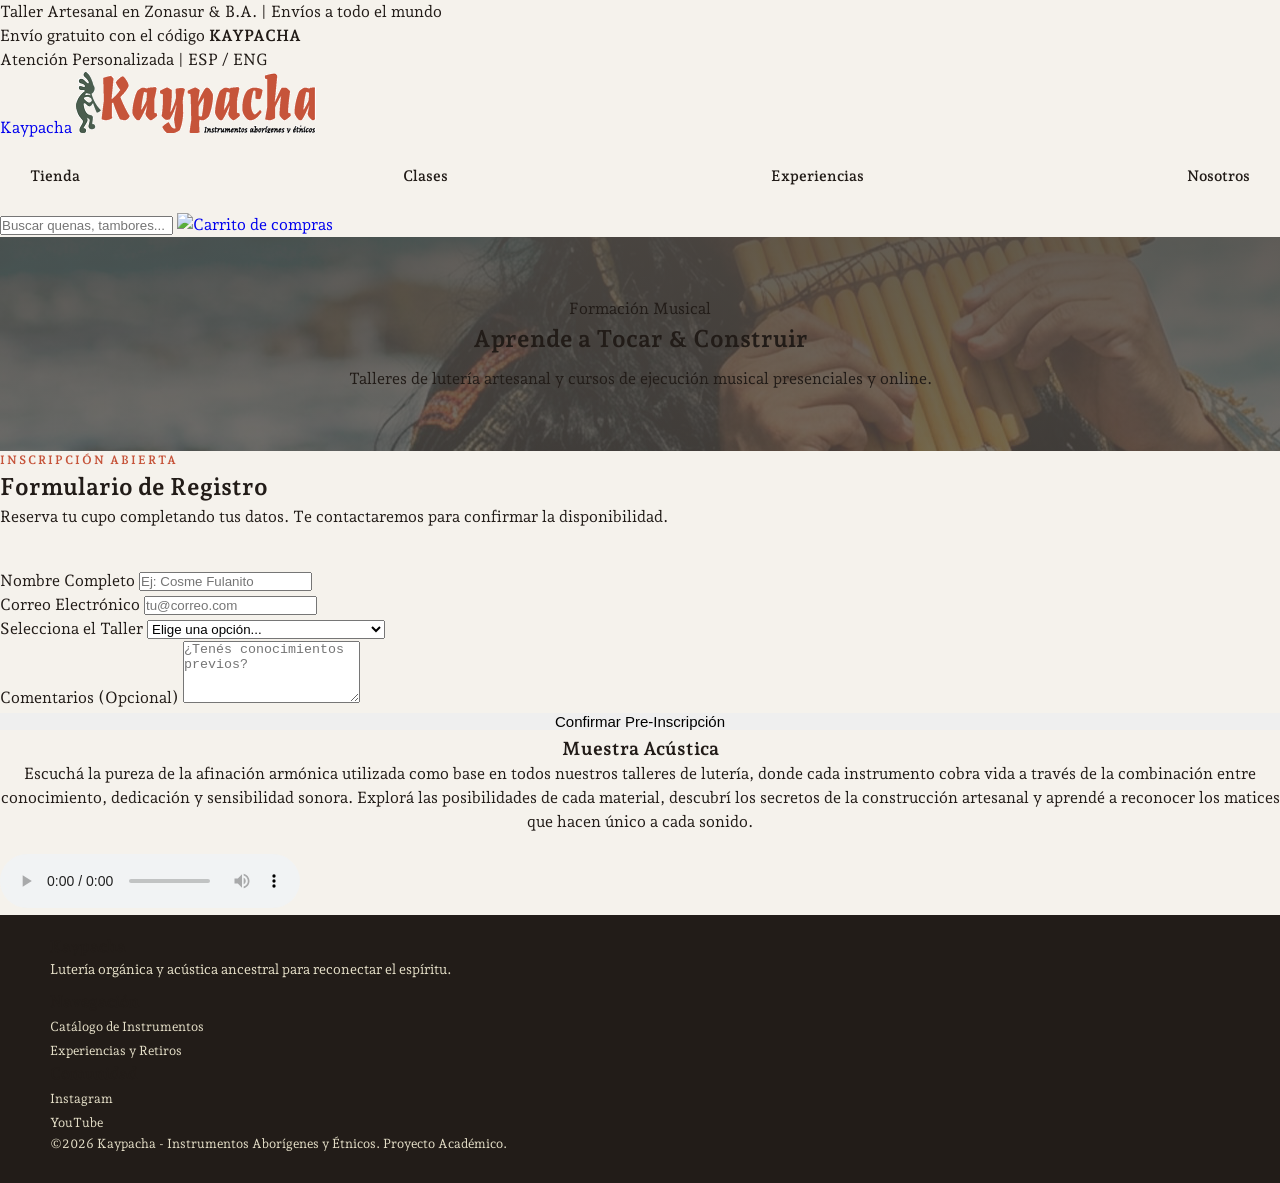
==== commit 359d4f3c: "entrega" ====
--- a/clases.html
+++ b/clases.html
@@ -4,7 +4,7 @@
 <head>
     <meta charset="UTF-8">
     <meta name="viewport" content="width=device-width, initial-scale=1.0">
-    <title>Clases e Inscripción</title>
+    <title>Kaypacha | Clases e Inscripción</title>
     <link rel="stylesheet" href="estilos.css">
 </head>
 
@@ -20,7 +20,7 @@
 
     <header>
         <div class="contenedor">
-
+            <a href="index.html" class="logo">Kaypacha</a>
             <img src="img/logo.gif" alt="logo de kaypacha" class="gif-header">
             <nav>
                 <a href="index.html">Tienda</a>
@@ -103,9 +103,10 @@
                             posibilidades de cada material, descubrí los secretos de la construcción artesanal y aprendé
                             a reconocer los matices que hacen único a cada sonido.</p>
 
-                        <video controls width="500x" height="500px">
-                            <source src="img/Quena-SnapYT.App.mp4" type="video/mp4">
-                        </video>
+                        <audio controls>
+                            <source src="img/Quena-SnapYT.App.mp4" type="mp4">
+                            Tu navegador no soporta la reproducción de audio.
+                        </audio>
                     </article>
 
                 </div>
--- a/estilos.css
+++ b/estilos.css
@@ -1,7 +1,6 @@
-@charset "UFT -8";
-
+/*general*/
+@charset "UTF-8" ;
 @import url('https://fonts.googleapis.com/css2?family=Andada+Pro:wght@400;600;700&display=swap');
-
 :root {
     --color-fondo: #F5F2EC;
     --color-tarjetas: #E4DEC7;
@@ -10,89 +9,65 @@
     --color-verde: #4A5D4E;
     --fuente: 'Andada Pro', serif;
 }
-
 * {
     margin: 0;
     padding: 0;
     box-sizing: border-box;
-}
-
+    text-decoration: none;
+    list-style: none;
+}
 body {
     background-color: var(--color-fondo);
     color: var(--color-texto);
     font-family: var(--fuente);
     line-height: 1.5;
 }
-
-.contenedor {
-    max-width: 1200px;
-    margin: 0 auto;
-    padding: 0 20px;
-}
-
-.top-bar {
+/*header*/
+.green_bar{
     background-color: var(--color-verde);
     color: var(--color-fondo);
     font-size: 12px;
-    padding: 8px 0;
-}
-
-.top-bar .contenedor {
-    display: flex;
-    justify-content: space-between;
-    align-items: center;
-}
-
-header {
-    background-color: var(--color-fondo);
-    padding: 15px 0;
-    border-bottom: 1px solid rgba(34, 28, 24, 0.1);
-}
-
-header .contenedor {
-    display: flex;
-    justify-content: space-between;
-    align-items: center;
-}
-
-.logo {
-    font-size: 24px;
-    font-weight: 700;
-    color: var(--color-terracota);
-    text-decoration: none;
-    display: flex;
-    align-items: center;
-    gap: 8px;
-}
-
-nav {
-    display: flex;
-    gap: 25px;
-}
-
+    padding: 8px 20px;
+    display: flex;
+    justify-content: space-between;
+    align-items: center;
+    gap: 15px;
+}
+nav{
+    display: flex;
+    justify-content: space-between;
+    padding: 15px 20px;
+    align-items: center;
+}
+nav ul{
+    display: flex;
+    gap: 10px;
+}
 nav a {
     color: var(--color-texto);
-    text-decoration: none;
     font-weight: 600;
     font-size: 15px;
-}
-
-.header-acciones {
+    padding: 10px;
+    border-radius: 10px;
+}
+.search_section {
     display: flex;
     align-items: center;
     gap: 15px;
 }
-
-.buscador {
-    background-color: var(--color-tarjetas);
+.search_bar {
+    background-color: #E4DEC799;
+    right: 5px;
     border: none;
     padding: 8px 15px;
     border-radius: 20px;
     font-family: inherit;
     font-size: 13px;
-    width: 220px;
-}
-
+    max-width: 220px;
+}
+.search_bar:focus {
+    outline: none;
+}
 .icono-carrito {
     background-color: var(--color-terracota);
     color: var(--color-fondo);
@@ -102,79 +77,124 @@
     display: flex;
     justify-content: center;
     align-items: center;
-    text-decoration: none;
-    font-weight: bold;
-}
-
-.hero {
-    background-color: #726c66;
-    background-image: linear-gradient(rgba(80, 75, 70, 0.527), rgba(80, 75, 70, 0.007)), url('img/oca.jpg');
+    font-weight: bold;
+}
+/*section .front*/
+.front{
+    display: flex;
+    background-image: url('img/oca.jpg');
     background-size: cover;
     background-position: center;
-    padding: 80px 0;
-    color: var(--color-fondo);
-}
-
-.hero .contenedor {
-    display: flex;
-    justify-content: space-between;
-    align-items: center;
-    gap: 40px;
-}
-
-.hero-texto {
-    flex: 1;
-}
-
-.etiqueta-hero {
+    padding: 80px; 
+    color: var(--color-fondo);    
+    justify-content: space-around;
+    align-items: center;
+    flex-wrap: wrap;
+}
+.front_text {
+    max-width: 500px;
+}
+.front_text h2 {
     font-size: 11px;
     text-transform: uppercase;
     letter-spacing: 2px;
-    color: var(--color-tarjetas);
     display: block;
     margin-bottom: 15px;
-}
-
-.hero h1 {
+    text-shadow: #333 0px 0px 10px;
+}
+.front_text h1 {
     font-size: 48px;
     line-height: 1.1;
     margin-bottom: 20px;
-}
-
-.hero p {
+    text-shadow: #3333 1px 1px 10px;
+}
+.front_text p {
     font-size: 16px;
     margin-bottom: 30px;
     max-width: 500px;
-}
-
-.btn-primario {
+    text-shadow: #333 0px 0px 10px;
+}
+.buttons {
+    display: flex;
+    gap: 15px;
+    margin-bottom: 40px;
+}
+.btn-primary{
     background-color: var(--color-terracota);
     color: var(--color-fondo);
     padding: 12px 25px;
     border-radius: 25px;
-    text-decoration: none;
     font-weight: 600;
     font-size: 14px;
-}
 
-.seccion-categorias {
+}
+.btn-secondary{
+    background-color: var(--color-verde);
+    color: var(--color-fondo);
+    padding: 12px 25px;
+    border-radius: 25px;
+    font-weight: 600;
+    font-size: 14px;
+}
+.front_card {
+    background-color: var(--color-tarjetas);
+    padding: 15px;
+    border-radius: 16px;
+    width: 400px;
+    color: var(--color-texto);
+    position: relative;
+}
+.front_card img {
+    width: 100%;
+    height: 220px;
+    object-fit: cover;
+    border-radius: 12px;
+    margin-bottom: 15px;
+}
+.front_card_conteiner {
+    display: flex;
+    justify-content: space-between;
+    align-items: center;
+    margin-bottom: 15px;
+}
+.front_card_conteiner h2 {
+    font-size: 18px;
+}
+.front_card h3.price {
+    color: var(--color-terracota);
+    font-weight: bold;
+    font-size: 18px;
+}
+/*collections*/
+.collections {
     padding: 80px 0;
     background-color: var(--color-fondo);
     text-align: center;
-}
-
-.titulo-centrado {
+    padding: 40px 30px;
+}
+.collection_card img{
+    margin-bottom: 10px;
+}
+.collections .tittle{
     font-size: 32px;
     margin-bottom: 5px;
 }
-
-.grid-4-columnas {
+.collections .subtittle{
+    font-size: 15px;
+    margin-bottom: 50px;
+}
+.collections h3 {
+    color: var(--color-terracota);
+    font-size: 12px;
+    font-weight: bold;
+    letter-spacing: 2px;
+}
+.collections_grid {
     display: grid;
     grid-template-columns: repeat(auto-fit, minmax(250px, 1fr));
     gap: 20px;
 }
-
-.tarjeta-categoria {
+.collection_card {
     background-color: var(--color-tarjetas);
     border-radius: 16px;
     padding: 25px;
@@ -183,106 +203,187 @@
     display: flex;
     flex-direction: column;
 }
-
-.tarjeta-categoria h3 {
+.collection_card h2 {
     font-size: 20px;
     margin-bottom: 10px;
 }
+.collection_card p {
+    font-size: 13px;
+    color: var(--color-texto);
+    flex-grow: 1;
+}
+.collection_card a {
+    color: var(--color-terracota);
+    font-weight: 700;
+    font-size: 13px;
+}
+/*catalog*/
+.catalog{
+    padding: 60px 30px;
+    background-color: var(--color-fondo);
+}
+.catalog_header {
+    display: flex;
+    justify-content: space-between;
+    align-items: center;
+    margin-bottom: 40px;
+    flex-wrap: wrap;
+}
+.catalog_header div h3 {
+    color: var(--color-terracota);
+    font-size: 12px;
+    font-weight: bold;
+    letter-spacing: 2px;
+}
+.catalog_header div h2{
+    font-size: 32px;
+    line-height: 40px;
+    margin-bottom: 20px;
+}
+.filters {
+    background-color: var(--color-tarjetas);
+    padding: 5px;
+    border-radius: 30px;
+    display: flex;
+    gap: 5px;
+}
+.button_filter {
+    padding: 8px 15px;
+    border-radius: 20px;
+    cursor: pointer;
+    transition: all 0.3s ease;
+}
+.button_filter a{
+    color: var(--color-texto);
+    font-family: inherit;
+    font-weight: 600;
+    font-size: 13px;
+}
+.product_card {
+    background-color: var(--color-fondo);
+    border: 2px solid var(--color-tarjetas);
+    border-radius: 16px;
+    padding: 15px;
+    position: relative;
+}
+.product_card img {
+    width: 100%;
+    height: 200px;
+    object-fit: cover;
+    border-radius: 12px;
+    margin-bottom: 15px;
+}
+.product_card h2 {
+    font-size: 18px;
+    margin-bottom: 8px;
+}
+.product_card p {
+    font-size: 13px;
+    color: var(--color-texto);
+    margin-bottom: 20px;
+    height: 40px; 
+}
+.products_grid {
+    display: grid;
+    grid-template-columns: repeat(auto-fit, minmax(250px, 1fr));
+    gap: 20px;
+}
+.product_card_footer {
+    display: flex;
+    justify-content: space-between;
+    align-items: center;
+    border-top: 1px solid var(--color-tarjetas);
+    padding-top: 15px;
+}
+.add_button {
+    background-color: var(--color-terracota);
+    color: var(--color-fondo);
+    border: none;
+    padding: 8px 15px;
+    border-radius: 8px;
+    font-weight: bold;
+    font-family: inherit;
+    cursor: pointer;
+}
+/*Footer*/
+footer{
+    background-color: var(--color-texto);
+    padding: 20px 50px;
+}
+footer .text{
+    display: flex;
+    justify-content:space-around;
+    border-bottom: 1px solid var(--color-fondo);
+    padding-bottom: 20px;
+    margin-bottom: 20px;
+}
+.text div{
+    display: flex;
+    flex-direction: column;
+}
+footer h2{
+    color: var(--color-tarjetas);
+    margin-bottom: 15px;
+}
+footer p, footer a{
+    color: var(--color-tarjetas);
+    font-size: 13px;
+    margin-bottom: 10px;
+}
+footer h3{
+    color: var(--color-tarjetas);
+    font-size: 12px;
+    text-align: center;
+}
+/*media queris*/
+@media (hover: hover){
+    nav li :hover{
+        background-color: var(--color-verde);
+        color: var(--color-fondo)
+    }
+    .btn-primary:hover{
+        background-color: var(--color-verde);
+        color: var(--color-fondo);
+    }
+    .btn-secondary:hover{
+        background-color: var(--color-terracota);
+        color: var(--color-fondo);
+    }
+    .button_filter:hover{
+        background-color: var(--color-terracota);
+    }
+    .add_button:hover{
+        background-color: var(--color-tarjetas);
+    }
+}
 
-.tarjeta-categoria p {
-    font-size: 13px;
-    color: #555;
-    flex-grow: 1;
-}
-
-.multimedia-reproductor {
-    width: 100%;
-    border-radius: 12px;
-    margin-top: 15px;
-    outline: none;
-}
-
-footer {
-    background-color: var(--color-texto);
-    color: var(--color-fondo);
-    padding: 60px 0 20px 0;
-}
-
-.footer-grid {
-    display: grid;
-    grid-template-columns: repeat(auto-fit, minmax(200px, 1fr));
-    gap: 40px;
-    margin-bottom: 40px;
-}
-
-.footer-columna h4 {
-    color: var(--color-tarjetas);
-    margin-bottom: 20px;
-    font-size: 18px;
-}
-
-.footer-columna ul {
-    list-style: none;
-}
-
-.footer-columna ul li {
-    margin-bottom: 12px;
-}
-
-.footer-columna a {
-    color: var(--color-fondo);
-    text-decoration: none;
-    font-size: 14px;
-    opacity: 0.8;
-}
-
-.footer-copy {
-    text-align: center;
-    border-top: 1px solid rgba(245, 242, 236, 0.1);
-    padding-top: 20px;
-    font-size: 12px;
-    opacity: 0.6;
-}
-
-.form-contenedor {
-    background-color: var(--color-tarjetas);
-    padding: 40px;
-    border-radius: 16px;
-    max-width: 700px;
-    margin: 0 auto;
-}
-
-
-
-.form-grupo {
-    display: flex;
-    flex-direction: column;
-    margin-bottom: 20px;
-}
-
-.form-grupo label {
-    font-size: 13px;
-    font-weight: 700;
-    margin-bottom: 8px;
-    color: var(--color-texto);
-    text-transform: uppercase;
-    letter-spacing: 1px;
-}
-
-.form-grupo input,
-.form-grupo select,
-.form-grupo textarea {
-    padding: 12px 15px;
-    border: 1px solid rgba(34, 28, 24, 0.2);
-    border-radius: 8px;
-    background-color: var(--color-fondo);
-    font-family: inherit;
-    font-size: 15px;
-    color: var(--color-texto);
-}
-
-.multimedia-reproductor {
-    width: 100%;
-    border-radius: 12px;
-    margin-top: 15px;
-}+@media screen and (max-width: 1200px){
+    .search_bar {
+        max-width: 150px;
+    }
+    nav ul{
+        display: none;
+    }
+}
+@media screen and (max-width: 600px){
+    input::placeholder{
+        color: var(--color-tarjetas);
+    }
+    .front{
+        padding: 80px 30px;
+    }
+    .search_bar {
+        width: 33px;
+    }
+    .search_bar:focus{
+        width: 150px;
+    }
+    .search_section .lupa {
+        display: inline;
+    }
+    
+    footer .text{
+        flex-direction: column;
+        gap: 20px;
+    }
+}
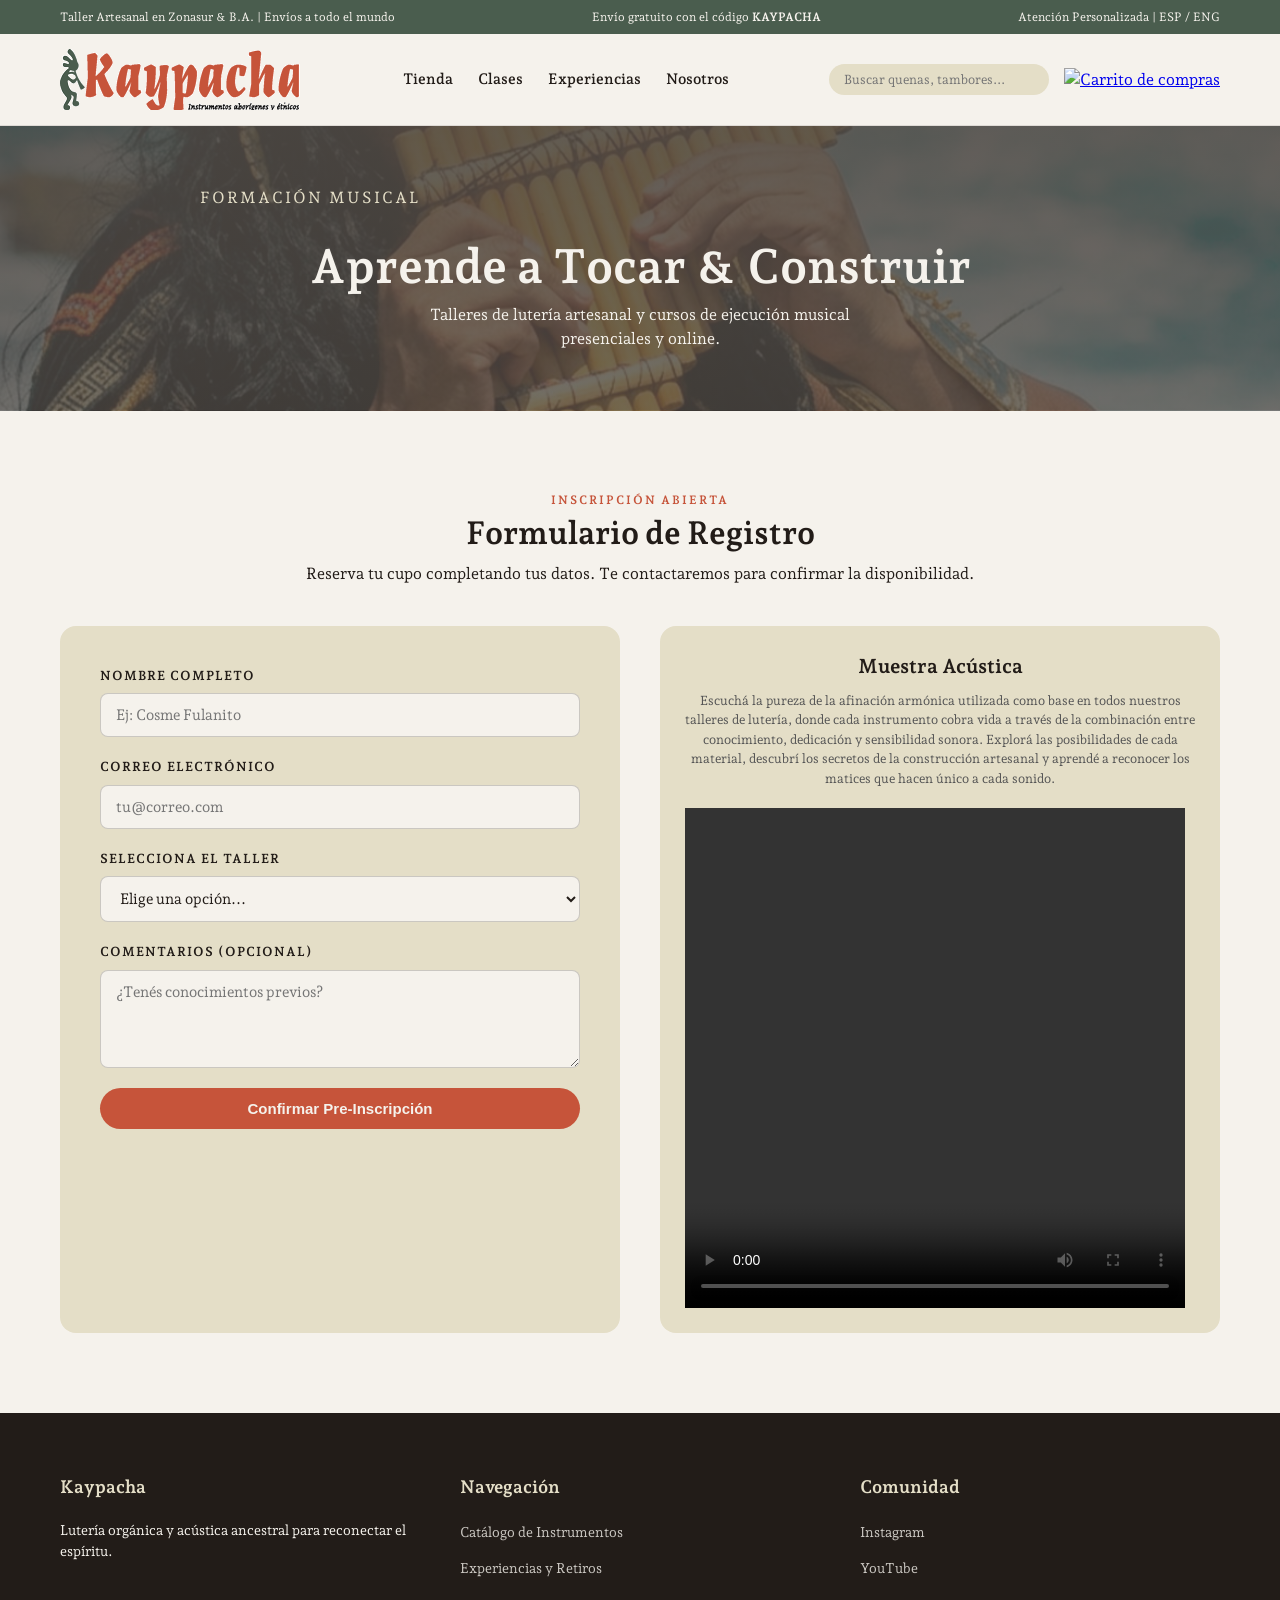
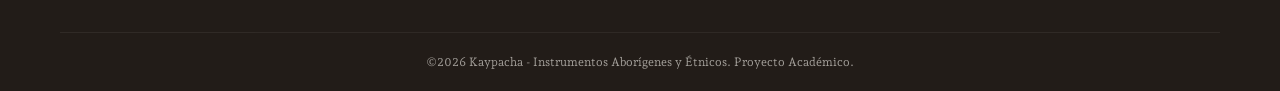
==== commit e9e42f32: "Merge pull request #21 from Compu3Unla/reynoso-branch Reynoso branch" ====
--- a/clases.html
+++ b/clases.html
@@ -4,7 +4,7 @@
 <head>
     <meta charset="UTF-8">
     <meta name="viewport" content="width=device-width, initial-scale=1.0">
-    <title>Kaypacha | Clases e Inscripción</title>
+    <title>Clases e Inscripción</title>
     <link rel="stylesheet" href="estilos.css">
 </head>
 
@@ -20,7 +20,7 @@
 
     <header>
         <div class="contenedor">
-            <a href="index.html" class="logo">Kaypacha</a>
+
             <img src="img/logo.gif" alt="logo de kaypacha" class="gif-header">
             <nav>
                 <a href="index.html">Tienda</a>
@@ -103,10 +103,9 @@
                             posibilidades de cada material, descubrí los secretos de la construcción artesanal y aprendé
                             a reconocer los matices que hacen único a cada sonido.</p>
 
-                        <audio controls>
-                            <source src="img/Quena-SnapYT.App.mp4" type="mp4">
-                            Tu navegador no soporta la reproducción de audio.
-                        </audio>
+                        <video controls width="500x" height="500px">
+                            <source src="img/Quena-SnapYT.App.mp4" type="video/mp4">
+                        </video>
                     </article>
 
                 </div>
--- a/estilos.css
+++ b/estilos.css
@@ -1,6 +1,7 @@
-/*general*/
-@charset "UTF-8" ;
+@charset "UFT -8";
+
 @import url('https://fonts.googleapis.com/css2?family=Andada+Pro:wght@400;600;700&display=swap');
+
 :root {
     --color-fondo: #F5F2EC;
     --color-tarjetas: #E4DEC7;
@@ -9,65 +10,89 @@
     --color-verde: #4A5D4E;
     --fuente: 'Andada Pro', serif;
 }
+
 * {
     margin: 0;
     padding: 0;
     box-sizing: border-box;
-    text-decoration: none;
-    list-style: none;
-}
+}
+
 body {
     background-color: var(--color-fondo);
     color: var(--color-texto);
     font-family: var(--fuente);
     line-height: 1.5;
 }
-/*header*/
-.green_bar{
+
+.contenedor {
+    max-width: 1200px;
+    margin: 0 auto;
+    padding: 0 20px;
+}
+
+.top-bar {
     background-color: var(--color-verde);
     color: var(--color-fondo);
     font-size: 12px;
-    padding: 8px 20px;
+    padding: 8px 0;
+}
+
+.top-bar .contenedor {
     display: flex;
     justify-content: space-between;
     align-items: center;
-    gap: 15px;
-}
-nav{
+}
+
+header {
+    background-color: var(--color-fondo);
+    padding: 15px 0;
+    border-bottom: 1px solid rgba(34, 28, 24, 0.1);
+}
+
+header .contenedor {
     display: flex;
     justify-content: space-between;
-    padding: 15px 20px;
-    align-items: center;
-}
-nav ul{
-    display: flex;
-    gap: 10px;
-}
+    align-items: center;
+}
+
+.logo {
+    font-size: 24px;
+    font-weight: 700;
+    color: var(--color-terracota);
+    text-decoration: none;
+    display: flex;
+    align-items: center;
+    gap: 8px;
+}
+
+nav {
+    display: flex;
+    gap: 25px;
+}
+
 nav a {
     color: var(--color-texto);
+    text-decoration: none;
     font-weight: 600;
     font-size: 15px;
-    padding: 10px;
-    border-radius: 10px;
-}
-.search_section {
+}
+
+.header-acciones {
     display: flex;
     align-items: center;
     gap: 15px;
 }
-.search_bar {
-    background-color: #E4DEC799;
-    right: 5px;
+
+.buscador {
+    background-color: var(--color-tarjetas);
     border: none;
     padding: 8px 15px;
     border-radius: 20px;
     font-family: inherit;
     font-size: 13px;
-    max-width: 220px;
-}
-.search_bar:focus {
-    outline: none;
-}
+    width: 220px;
+}
+
 .icono-carrito {
     background-color: var(--color-terracota);
     color: var(--color-fondo);
@@ -77,124 +102,79 @@
     display: flex;
     justify-content: center;
     align-items: center;
+    text-decoration: none;
     font-weight: bold;
 }
-/*section .front*/
-.front{
-    display: flex;
-    background-image: url('img/oca.jpg');
+
+.hero {
+    background-color: #726c66;
+    background-image: linear-gradient(rgba(80, 75, 70, 0.527), rgba(80, 75, 70, 0.007)), url('img/oca.jpg');
     background-size: cover;
     background-position: center;
-    padding: 80px; 
-    color: var(--color-fondo);    
-    justify-content: space-around;
-    align-items: center;
-    flex-wrap: wrap;
-}
-.front_text {
-    max-width: 500px;
-}
-.front_text h2 {
+    padding: 80px 0;
+    color: var(--color-fondo);
+}
+
+.hero .contenedor {
+    display: flex;
+    justify-content: space-between;
+    align-items: center;
+    gap: 40px;
+}
+
+.hero-texto {
+    flex: 1;
+}
+
+.etiqueta-hero {
     font-size: 11px;
     text-transform: uppercase;
     letter-spacing: 2px;
+    color: var(--color-tarjetas);
     display: block;
     margin-bottom: 15px;
-    text-shadow: #333 0px 0px 10px;
-}
-.front_text h1 {
+}
+
+.hero h1 {
     font-size: 48px;
     line-height: 1.1;
     margin-bottom: 20px;
-    text-shadow: #3333 1px 1px 10px;
-}
-.front_text p {
+}
+
+.hero p {
     font-size: 16px;
     margin-bottom: 30px;
     max-width: 500px;
-    text-shadow: #333 0px 0px 10px;
-}
-.buttons {
-    display: flex;
-    gap: 15px;
-    margin-bottom: 40px;
-}
-.btn-primary{
+}
+
+.btn-primario {
     background-color: var(--color-terracota);
     color: var(--color-fondo);
     padding: 12px 25px;
     border-radius: 25px;
+    text-decoration: none;
     font-weight: 600;
     font-size: 14px;
-
-}
-.btn-secondary{
-    background-color: var(--color-verde);
-    color: var(--color-fondo);
-    padding: 12px 25px;
-    border-radius: 25px;
-    font-weight: 600;
-    font-size: 14px;
-}
-.front_card {
-    background-color: var(--color-tarjetas);
-    padding: 15px;
-    border-radius: 16px;
-    width: 400px;
-    color: var(--color-texto);
-    position: relative;
-}
-.front_card img {
-    width: 100%;
-    height: 220px;
-    object-fit: cover;
-    border-radius: 12px;
-    margin-bottom: 15px;
-}
-.front_card_conteiner {
-    display: flex;
-    justify-content: space-between;
-    align-items: center;
-    margin-bottom: 15px;
-}
-.front_card_conteiner h2 {
-    font-size: 18px;
-}
-.front_card h3.price {
-    color: var(--color-terracota);
-    font-weight: bold;
-    font-size: 18px;
-}
-/*collections*/
-.collections {
+}
+
+.seccion-categorias {
     padding: 80px 0;
     background-color: var(--color-fondo);
     text-align: center;
-    padding: 40px 30px;
-}
-.collection_card img{
-    margin-bottom: 10px;
-}
-.collections .tittle{
+}
+
+.titulo-centrado {
     font-size: 32px;
     margin-bottom: 5px;
 }
-.collections .subtittle{
-    font-size: 15px;
-    margin-bottom: 50px;
-}
-.collections h3 {
-    color: var(--color-terracota);
-    font-size: 12px;
-    font-weight: bold;
-    letter-spacing: 2px;
-}
-.collections_grid {
+
+.grid-4-columnas {
     display: grid;
     grid-template-columns: repeat(auto-fit, minmax(250px, 1fr));
     gap: 20px;
 }
-.collection_card {
+
+.tarjeta-categoria {
     background-color: var(--color-tarjetas);
     border-radius: 16px;
     padding: 25px;
@@ -203,187 +183,106 @@
     display: flex;
     flex-direction: column;
 }
-.collection_card h2 {
+
+.tarjeta-categoria h3 {
     font-size: 20px;
     margin-bottom: 10px;
 }
-.collection_card p {
+
+.tarjeta-categoria p {
     font-size: 13px;
-    color: var(--color-texto);
+    color: #555;
     flex-grow: 1;
 }
-.collection_card a {
-    color: var(--color-terracota);
+
+.multimedia-reproductor {
+    width: 100%;
+    border-radius: 12px;
+    margin-top: 15px;
+    outline: none;
+}
+
+footer {
+    background-color: var(--color-texto);
+    color: var(--color-fondo);
+    padding: 60px 0 20px 0;
+}
+
+.footer-grid {
+    display: grid;
+    grid-template-columns: repeat(auto-fit, minmax(200px, 1fr));
+    gap: 40px;
+    margin-bottom: 40px;
+}
+
+.footer-columna h4 {
+    color: var(--color-tarjetas);
+    margin-bottom: 20px;
+    font-size: 18px;
+}
+
+.footer-columna ul {
+    list-style: none;
+}
+
+.footer-columna ul li {
+    margin-bottom: 12px;
+}
+
+.footer-columna a {
+    color: var(--color-fondo);
+    text-decoration: none;
+    font-size: 14px;
+    opacity: 0.8;
+}
+
+.footer-copy {
+    text-align: center;
+    border-top: 1px solid rgba(245, 242, 236, 0.1);
+    padding-top: 20px;
+    font-size: 12px;
+    opacity: 0.6;
+}
+
+.form-contenedor {
+    background-color: var(--color-tarjetas);
+    padding: 40px;
+    border-radius: 16px;
+    max-width: 700px;
+    margin: 0 auto;
+}
+
+
+
+.form-grupo {
+    display: flex;
+    flex-direction: column;
+    margin-bottom: 20px;
+}
+
+.form-grupo label {
+    font-size: 13px;
     font-weight: 700;
-    font-size: 13px;
-}
-/*catalog*/
-.catalog{
-    padding: 60px 30px;
-    background-color: var(--color-fondo);
-}
-.catalog_header {
-    display: flex;
-    justify-content: space-between;
-    align-items: center;
-    margin-bottom: 40px;
-    flex-wrap: wrap;
-}
-.catalog_header div h3 {
-    color: var(--color-terracota);
-    font-size: 12px;
-    font-weight: bold;
-    letter-spacing: 2px;
-}
-.catalog_header div h2{
-    font-size: 32px;
-    line-height: 40px;
-    margin-bottom: 20px;
-}
-.filters {
-    background-color: var(--color-tarjetas);
-    padding: 5px;
-    border-radius: 30px;
-    display: flex;
-    gap: 5px;
-}
-.button_filter {
-    padding: 8px 15px;
-    border-radius: 20px;
-    cursor: pointer;
-    transition: all 0.3s ease;
-}
-.button_filter a{
-    color: var(--color-texto);
+    margin-bottom: 8px;
+    color: var(--color-texto);
+    text-transform: uppercase;
+    letter-spacing: 1px;
+}
+
+.form-grupo input,
+.form-grupo select,
+.form-grupo textarea {
+    padding: 12px 15px;
+    border: 1px solid rgba(34, 28, 24, 0.2);
+    border-radius: 8px;
+    background-color: var(--color-fondo);
     font-family: inherit;
-    font-weight: 600;
-    font-size: 13px;
-}
-.product_card {
-    background-color: var(--color-fondo);
-    border: 2px solid var(--color-tarjetas);
-    border-radius: 16px;
-    padding: 15px;
-    position: relative;
-}
-.product_card img {
+    font-size: 15px;
+    color: var(--color-texto);
+}
+
+.multimedia-reproductor {
     width: 100%;
-    height: 200px;
-    object-fit: cover;
     border-radius: 12px;
-    margin-bottom: 15px;
-}
-.product_card h2 {
-    font-size: 18px;
-    margin-bottom: 8px;
-}
-.product_card p {
-    font-size: 13px;
-    color: var(--color-texto);
-    margin-bottom: 20px;
-    height: 40px; 
-}
-.products_grid {
-    display: grid;
-    grid-template-columns: repeat(auto-fit, minmax(250px, 1fr));
-    gap: 20px;
-}
-.product_card_footer {
-    display: flex;
-    justify-content: space-between;
-    align-items: center;
-    border-top: 1px solid var(--color-tarjetas);
-    padding-top: 15px;
-}
-.add_button {
-    background-color: var(--color-terracota);
-    color: var(--color-fondo);
-    border: none;
-    padding: 8px 15px;
-    border-radius: 8px;
-    font-weight: bold;
-    font-family: inherit;
-    cursor: pointer;
-}
-/*Footer*/
-footer{
-    background-color: var(--color-texto);
-    padding: 20px 50px;
-}
-footer .text{
-    display: flex;
-    justify-content:space-around;
-    border-bottom: 1px solid var(--color-fondo);
-    padding-bottom: 20px;
-    margin-bottom: 20px;
-}
-.text div{
-    display: flex;
-    flex-direction: column;
-}
-footer h2{
-    color: var(--color-tarjetas);
-    margin-bottom: 15px;
-}
-footer p, footer a{
-    color: var(--color-tarjetas);
-    font-size: 13px;
-    margin-bottom: 10px;
-}
-footer h3{
-    color: var(--color-tarjetas);
-    font-size: 12px;
-    text-align: center;
-}
-/*media queris*/
-@media (hover: hover){
-    nav li :hover{
-        background-color: var(--color-verde);
-        color: var(--color-fondo)
-    }
-    .btn-primary:hover{
-        background-color: var(--color-verde);
-        color: var(--color-fondo);
-    }
-    .btn-secondary:hover{
-        background-color: var(--color-terracota);
-        color: var(--color-fondo);
-    }
-    .button_filter:hover{
-        background-color: var(--color-terracota);
-    }
-    .add_button:hover{
-        background-color: var(--color-tarjetas);
-    }
-}
-
-@media screen and (max-width: 1200px){
-    .search_bar {
-        max-width: 150px;
-    }
-    nav ul{
-        display: none;
-    }
-}
-@media screen and (max-width: 600px){
-    input::placeholder{
-        color: var(--color-tarjetas);
-    }
-    .front{
-        padding: 80px 30px;
-    }
-    .search_bar {
-        width: 33px;
-    }
-    .search_bar:focus{
-        width: 150px;
-    }
-    .search_section .lupa {
-        display: inline;
-    }
-    
-    footer .text{
-        flex-direction: column;
-        gap: 20px;
-    }
-}
+    margin-top: 15px;
+}
